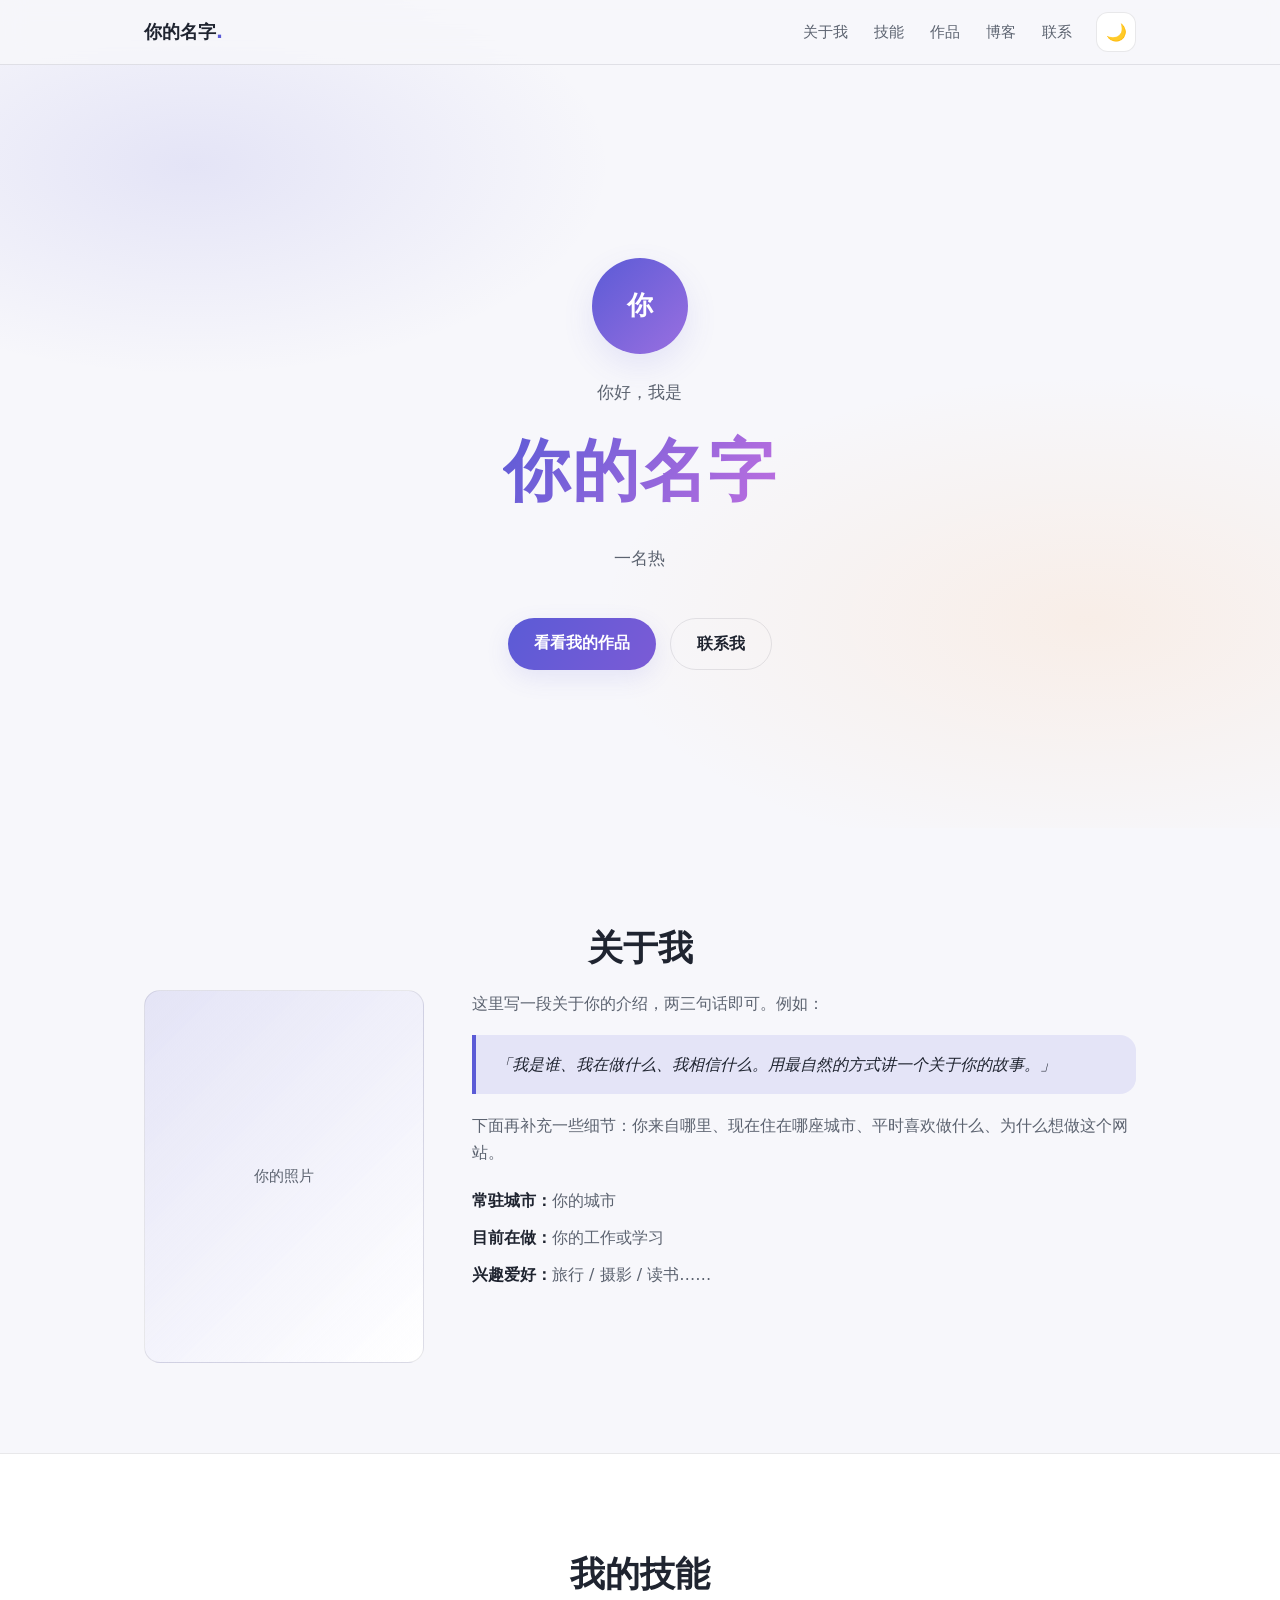
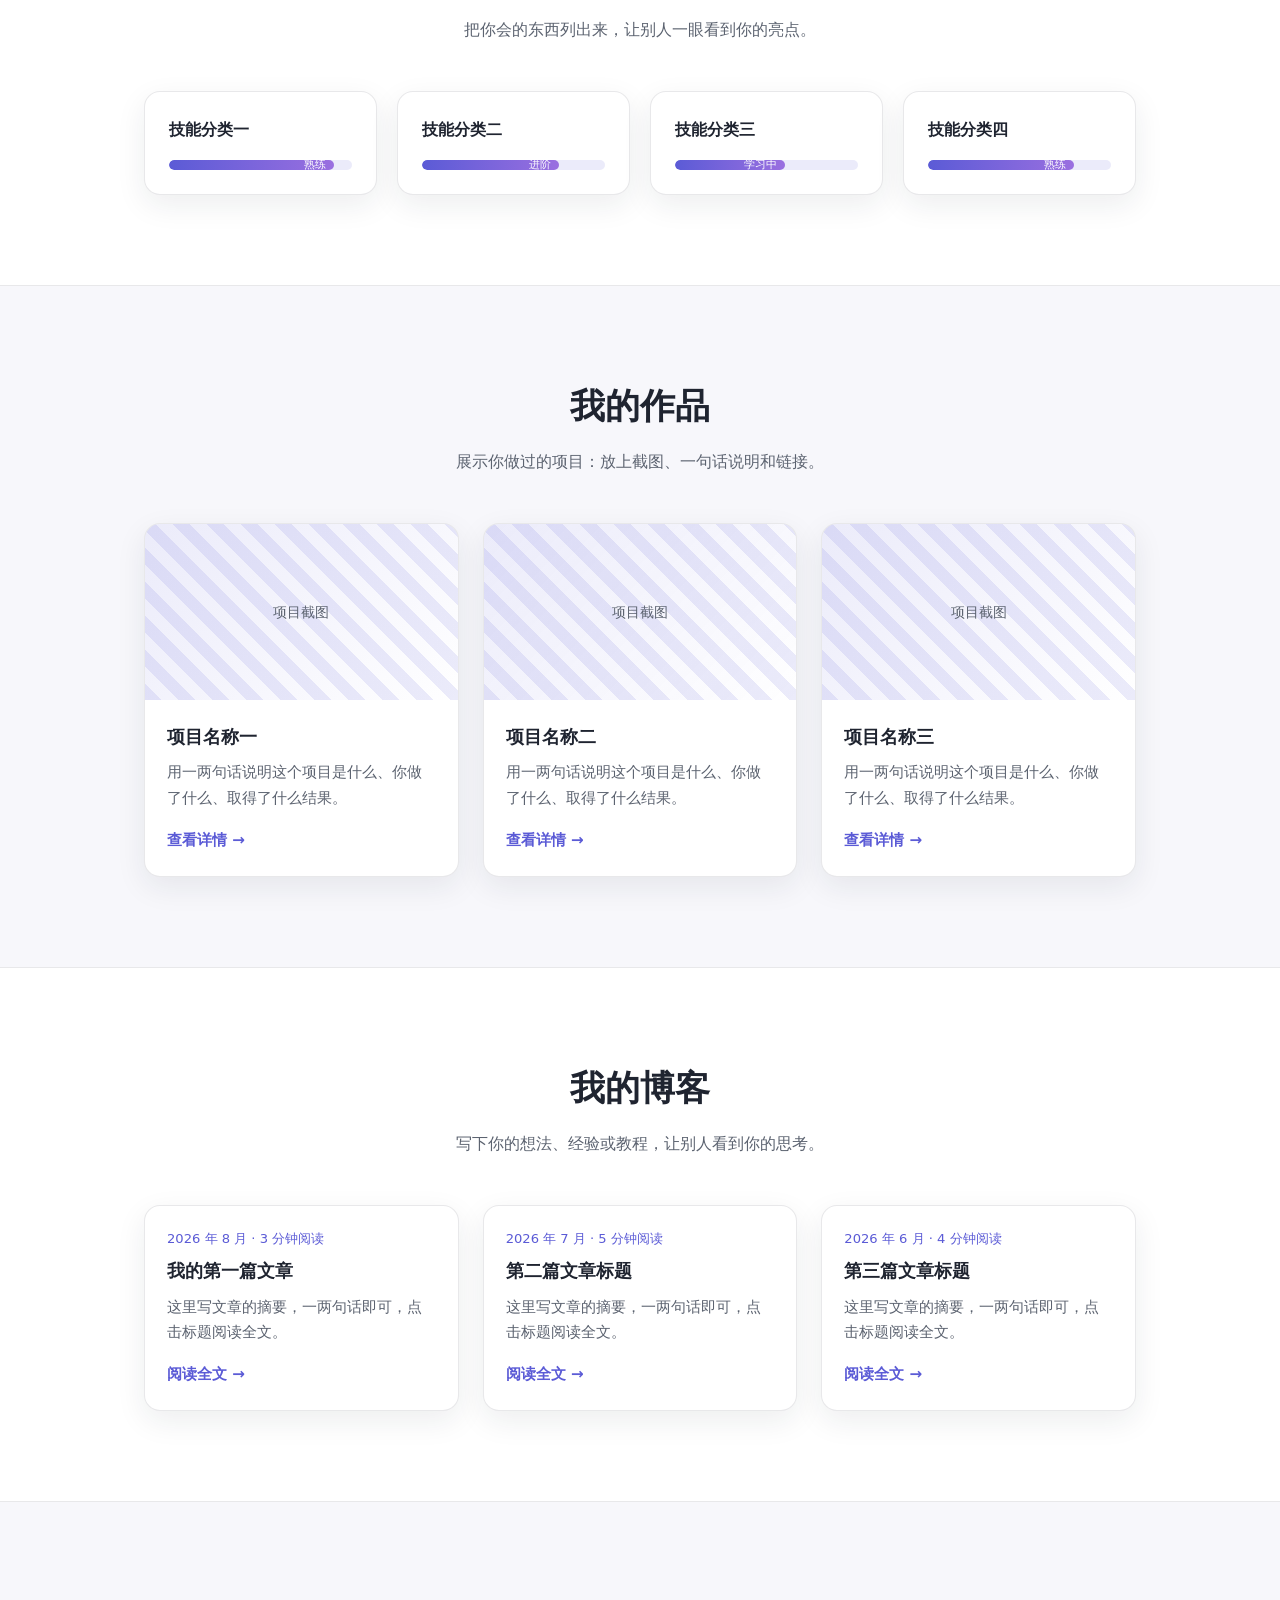
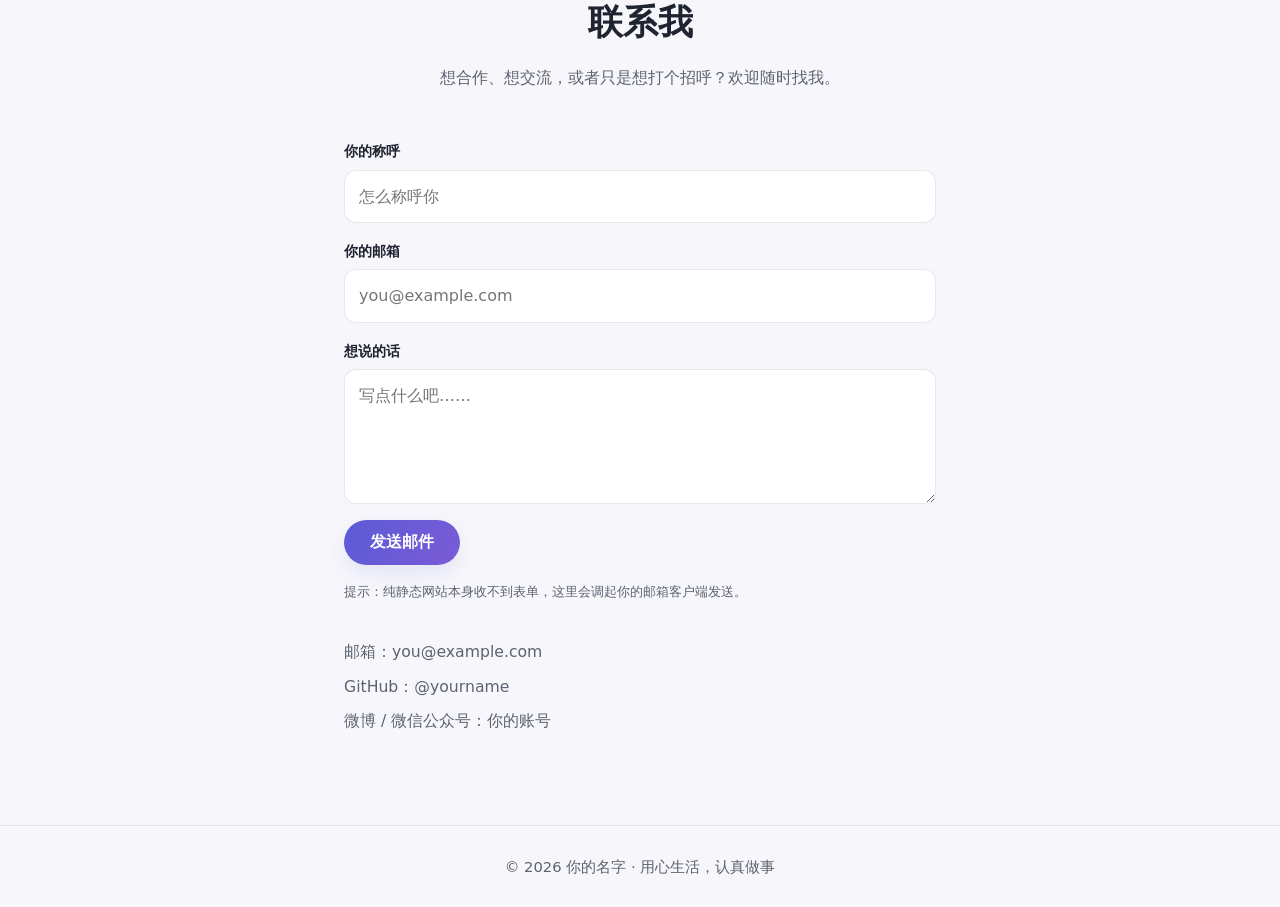
==== index.html @ e2c985e2 "初始化个人网站：简介/技能/作品/博客/联系 + GitHub Pages 部署指南" ====
<!DOCTYPE html>
<html lang="zh-CN">
<head>
  <meta charset="UTF-8">
  <meta name="viewport" content="width=device-width, initial-scale=1.0">
  <title>你的名字 | 个人网站</title>
  <meta name="description" content="这是我的个人网站，介绍我做过的事、写过的文章，以及如何联系我。">
  <link rel="stylesheet" href="css/style.css">
  <link rel="icon" href="data:image/svg+xml,<svg xmlns='http://www.w3.org/2000/svg' viewBox='0 0 100 100'><text y='.9em' font-size='90'>✦</text></svg>">
</head>
<body>

  <!-- 顶部导航 -->
  <header class="site-header" id="siteHeader">
    <nav class="nav container" aria-label="主导航">
      <a class="nav-brand" href="#top">你的名字<span class="nav-brand-dot">.</span></a>
      <button class="nav-toggle" id="navToggle" aria-label="打开菜单" aria-expanded="false">
        <span></span><span></span><span></span>
      </button>
      <ul class="nav-links" id="navLinks">
        <li><a href="#about">关于我</a></li>
        <li><a href="#skills">技能</a></li>
        <li><a href="#projects">作品</a></li>
        <li><a href="#blog">博客</a></li>
        <li><a href="#contact">联系</a></li>
      </ul>
      <button class="theme-toggle" id="themeToggle" aria-label="切换深浅色模式" title="切换深浅色模式">🌙</button>
    </nav>
  </header>

  <main id="top">

    <!-- 首屏 -->
    <section class="hero">
      <div class="container hero-inner">
        <div class="hero-avatar" aria-hidden="true">你</div>
        <p class="hero-hello">你好，我是</p>
        <h1 class="hero-name">你的名字</h1>
        <p class="hero-tagline" id="typedLine">这里写一句你的自我介绍，比如「一名热爱生活的设计师」。</p>
        <div class="hero-actions">
          <a class="btn btn-primary" href="#projects">看看我的作品</a>
          <a class="btn btn-ghost" href="#contact">联系我</a>
        </div>
      </div>
    </section>

    <!-- 关于我 -->
    <section class="section" id="about">
      <div class="container">
        <h2 class="section-title">关于我</h2>
        <div class="about-grid">
          <div class="about-photo" aria-label="个人照片占位">你的照片</div>
          <div class="about-text">
            <p>这里写一段关于你的介绍，两三句话即可。例如：</p>
            <blockquote>「我是谁、我在做什么、我相信什么。用最自然的方式讲一个关于你的故事。」</blockquote>
            <p>下面再补充一些细节：你来自哪里、现在住在哪座城市、平时喜欢做什么、为什么想做这个网站。</p>
            <ul class="about-facts">
              <li><strong>常驻城市：</strong>你的城市</li>
              <li><strong>目前在做：</strong>你的工作或学习</li>
              <li><strong>兴趣爱好：</strong>旅行 / 摄影 / 读书……</li>
            </ul>
          </div>
        </div>
      </div>
    </section>

    <!-- 技能 -->
    <section class="section section-alt" id="skills">
      <div class="container">
        <h2 class="section-title">我的技能</h2>
        <p class="section-subtitle">把你会的东西列出来，让别人一眼看到你的亮点。</p>
        <div class="skills-grid">
          <div class="skill-card">
            <h3>技能分类一</h3>
            <div class="skill-bar"><span style="--p: 90%">熟练</span></div>
          </div>
          <div class="skill-card">
            <h3>技能分类二</h3>
            <div class="skill-bar"><span style="--p: 75%">进阶</span></div>
          </div>
          <div class="skill-card">
            <h3>技能分类三</h3>
            <div class="skill-bar"><span style="--p: 60%">学习中</span></div>
          </div>
          <div class="skill-card">
            <h3>技能分类四</h3>
            <div class="skill-bar"><span style="--p: 80%">熟练</span></div>
          </div>
        </div>
      </div>
    </section>

    <!-- 作品 -->
    <section class="section" id="projects">
      <div class="container">
        <h2 class="section-title">我的作品</h2>
        <p class="section-subtitle">展示你做过的项目：放上截图、一句话说明和链接。</p>
        <div class="card-grid">
          <article class="card">
            <div class="card-thumb" aria-hidden="true">项目截图</div>
            <div class="card-body">
              <h3>项目名称一</h3>
              <p>用一两句话说明这个项目是什么、你做了什么、取得了什么结果。</p>
              <a class="card-link" href="#">查看详情 →</a>
            </div>
          </article>
          <article class="card">
            <div class="card-thumb" aria-hidden="true">项目截图</div>
            <div class="card-body">
              <h3>项目名称二</h3>
              <p>用一两句话说明这个项目是什么、你做了什么、取得了什么结果。</p>
              <a class="card-link" href="#">查看详情 →</a>
            </div>
          </article>
          <article class="card">
            <div class="card-thumb" aria-hidden="true">项目截图</div>
            <div class="card-body">
              <h3>项目名称三</h3>
              <p>用一两句话说明这个项目是什么、你做了什么、取得了什么结果。</p>
              <a class="card-link" href="#">查看详情 →</a>
            </div>
          </article>
        </div>
      </div>
    </section>

    <!-- 博客 -->
    <section class="section section-alt" id="blog">
      <div class="container">
        <h2 class="section-title">我的博客</h2>
        <p class="section-subtitle">写下你的想法、经验或教程，让别人看到你的思考。</p>
        <div class="card-grid">
          <article class="card">
            <div class="card-body">
              <p class="card-meta">2026 年 8 月 · 3 分钟阅读</p>
              <h3>我的第一篇文章</h3>
              <p>这里写文章的摘要，一两句话即可，点击标题阅读全文。</p>
              <a class="card-link" href="#">阅读全文 →</a>
            </div>
          </article>
          <article class="card">
            <div class="card-body">
              <p class="card-meta">2026 年 7 月 · 5 分钟阅读</p>
              <h3>第二篇文章标题</h3>
              <p>这里写文章的摘要，一两句话即可，点击标题阅读全文。</p>
              <a class="card-link" href="#">阅读全文 →</a>
            </div>
          </article>
          <article class="card">
            <div class="card-body">
              <p class="card-meta">2026 年 6 月 · 4 分钟阅读</p>
              <h3>第三篇文章标题</h3>
              <p>这里写文章的摘要，一两句话即可，点击标题阅读全文。</p>
              <a class="card-link" href="#">阅读全文 →</a>
            </div>
          </article>
        </div>
      </div>
    </section>

    <!-- 联系 -->
    <section class="section" id="contact">
      <div class="container contact-wrap">
        <h2 class="section-title">联系我</h2>
        <p class="section-subtitle">想合作、想交流，或者只是想打个招呼？欢迎随时找我。</p>
        <form class="contact-form" id="contactForm">
          <div class="form-row">
            <label for="name">你的称呼</label>
            <input type="text" id="name" name="name" placeholder="怎么称呼你" required>
          </div>
          <div class="form-row">
            <label for="email">你的邮箱</label>
            <input type="email" id="email" name="email" placeholder="you@example.com" required>
          </div>
          <div class="form-row">
            <label for="message">想说的话</label>
            <textarea id="message" name="message" rows="4" placeholder="写点什么吧……" required></textarea>
          </div>
          <button class="btn btn-primary" type="submit">发送邮件</button>
          <p class="form-tip" id="formTip">提示：纯静态网站本身收不到表单，这里会调起你的邮箱客户端发送。</p>
        </form>
        <div class="contact-links">
          <a href="mailto:you@example.com" class="contact-link">邮箱：you@example.com</a>
          <a href="#" class="contact-link">GitHub：@yourname</a>
          <a href="#" class="contact-link">微博 / 微信公众号：你的账号</a>
        </div>
      </div>
    </section>
  </main>

  <footer class="site-footer">
    <div class="container">
      <p>© <span id="year">2026</span> 你的名字 · 用心生活，认真做事</p>
    </div>
  </footer>

  <script src="js/main.js"></script>
</body>
</html>
---- css/style.css ----
:root {
  --bg: #f7f7fb;
  --bg-alt: #ffffff;
  --surface: #ffffff;
  --text: #1f2430;
  --text-muted: #5c6370;
  --primary: #5b5bd6;
  --primary-strong: #4343b3;
  --primary-soft: rgba(91, 91, 214, 0.12);
  --border: rgba(31, 36, 48, 0.1);
  --shadow: 0 10px 30px rgba(31, 36, 48, 0.08);
  --radius: 16px;
  --container: 1040px;
}

[data-theme="dark"] {
  --bg: #11131a;
  --bg-alt: #171a23;
  --surface: #1c202b;
  --text: #eef0f6;
  --text-muted: #a5adbe;
  --primary: #8b8bff;
  --primary-strong: #a6a6ff;
  --primary-soft: rgba(139, 139, 255, 0.16);
  --border: rgba(238, 240, 246, 0.1);
  --shadow: 0 10px 30px rgba(0, 0, 0, 0.35);
}

* {
  margin: 0;
  padding: 0;
  box-sizing: border-box;
}

html {
  scroll-behavior: smooth;
  scroll-padding-top: 76px;
}

body {
  font-family: "PingFang SC", "Microsoft YaHei", "Hiragino Sans GB", "Noto Sans SC", system-ui, -apple-system, sans-serif;
  background: var(--bg);
  color: var(--text);
  line-height: 1.7;
  transition: background 0.3s ease, color 0.3s ease;
}

.container {
  max-width: var(--container);
  margin: 0 auto;
  padding: 0 24px;
}

a {
  color: var(--primary);
  text-decoration: none;
}

a:hover {
  color: var(--primary-strong);
}

/* ---------- 顶部导航 ---------- */
.site-header {
  position: fixed;
  top: 0;
  left: 0;
  right: 0;
  z-index: 100;
  background: color-mix(in srgb, var(--bg) 82%, transparent);
  backdrop-filter: blur(12px);
  -webkit-backdrop-filter: blur(12px);
  border-bottom: 1px solid var(--border);
}

.nav {
  display: flex;
  align-items: center;
  gap: 24px;
  height: 64px;
}

.nav-brand {
  font-size: 1.15rem;
  font-weight: 700;
  color: var(--text);
  margin-right: auto;
}

.nav-brand-dot {
  color: var(--primary);
}

.nav-links {
  display: flex;
  list-style: none;
  gap: 26px;
}

.nav-links a {
  color: var(--text-muted);
  font-size: 0.95rem;
  font-weight: 500;
}

.nav-links a:hover {
  color: var(--primary);
}

.theme-toggle,
.nav-toggle {
  border: 1px solid var(--border);
  background: var(--surface);
  color: var(--text);
  width: 40px;
  height: 40px;
  border-radius: 12px;
  cursor: pointer;
  font-size: 1.05rem;
  display: inline-flex;
  align-items: center;
  justify-content: center;
  transition: transform 0.2s ease, border-color 0.2s ease;
}

.theme-toggle:hover,
.nav-toggle:hover {
  transform: translateY(-1px);
  border-color: var(--primary);
}

.nav-toggle {
  display: none;
  flex-direction: column;
  gap: 4px;
}

.nav-toggle span {
  width: 18px;
  height: 2px;
  background: var(--text);
  border-radius: 2px;
  transition: transform 0.25s ease, opacity 0.25s ease;
}

.nav-toggle.open span:nth-child(1) {
  transform: translateY(6px) rotate(45deg);
}

.nav-toggle.open span:nth-child(2) {
  opacity: 0;
}

.nav-toggle.open span:nth-child(3) {
  transform: translateY(-6px) rotate(-45deg);
}

/* ---------- 首屏 ---------- */
.hero {
  min-height: 92vh;
  display: flex;
  align-items: center;
  justify-content: center;
  text-align: center;
  position: relative;
  overflow: hidden;
}

.hero::before {
  content: "";
  position: absolute;
  inset: 0;
  background:
    radial-gradient(600px 300px at 15% 20%, var(--primary-soft), transparent 70%),
    radial-gradient(700px 350px at 85% 75%, rgba(255, 170, 90, 0.12), transparent 70%);
  pointer-events: none;
}

.hero-inner {
  position: relative;
  padding-top: 100px;
}

.hero-avatar {
  width: 96px;
  height: 96px;
  margin: 0 auto 24px;
  border-radius: 50%;
  background: linear-gradient(135deg, var(--primary), #9a6fe0);
  color: #fff;
  font-size: 1.6rem;
  font-weight: 700;
  display: flex;
  align-items: center;
  justify-content: center;
  box-shadow: 0 12px 32px var(--primary-soft);
}

.hero-hello {
  color: var(--text-muted);
  font-size: 1.05rem;
}

.hero-name {
  font-size: clamp(2.4rem, 7vw, 4.2rem);
  font-weight: 800;
  letter-spacing: 0.02em;
  margin: 8px 0 16px;
  background: linear-gradient(120deg, var(--primary), #c06fe0);
  -webkit-background-clip: text;
  background-clip: text;
  color: transparent;
}

.hero-tagline {
  max-width: 560px;
  margin: 0 auto 32px;
  color: var(--text-muted);
  font-size: 1.08rem;
  min-height: 2.4em;
}

.hero-actions {
  display: flex;
  gap: 14px;
  justify-content: center;
  flex-wrap: wrap;
}

/* ---------- 通用按钮 ---------- */
.btn {
  display: inline-block;
  padding: 12px 26px;
  border-radius: 999px;
  font-weight: 600;
  font-size: 0.98rem;
  border: none;
  cursor: pointer;
  transition: transform 0.2s ease, box-shadow 0.2s ease, background 0.2s ease;
}

.btn:hover {
  transform: translateY(-2px);
}

.btn-primary {
  background: linear-gradient(120deg, var(--primary), #7b5bd6);
  color: #fff;
  box-shadow: 0 8px 24px var(--primary-soft);
}

.btn-primary:hover {
  color: #fff;
  box-shadow: 0 12px 30px var(--primary-soft);
}

.btn-ghost {
  background: transparent;
  color: var(--text);
  border: 1px solid var(--border);
}

/* ---------- 通用章节 ---------- */
.section {
  padding: 90px 0;
}

.section-alt {
  background: var(--bg-alt);
  border-top: 1px solid var(--border);
  border-bottom: 1px solid var(--border);
}

.section-title {
  font-size: clamp(1.7rem, 4vw, 2.2rem);
  font-weight: 800;
  text-align: center;
  margin-bottom: 12px;
}

.section-subtitle {
  text-align: center;
  color: var(--text-muted);
  max-width: 560px;
  margin: 0 auto 48px;
}

/* ---------- 关于 ---------- */
.about-grid {
  display: grid;
  grid-template-columns: 280px 1fr;
  gap: 48px;
  align-items: start;
}

.about-photo {
  aspect-ratio: 3 / 4;
  border-radius: var(--radius);
  background: linear-gradient(135deg, var(--primary-soft), var(--bg-alt));
  border: 1px solid var(--border);
  display: flex;
  align-items: center;
  justify-content: center;
  color: var(--text-muted);
  font-size: 0.95rem;
}

.about-text p {
  margin-bottom: 14px;
  color: var(--text-muted);
}

.about-text blockquote {
  margin: 18px 0;
  padding: 16px 20px;
  border-left: 4px solid var(--primary);
  background: var(--primary-soft);
  border-radius: 0 var(--radius) var(--radius) 0;
  color: var(--text);
  font-style: italic;
}

.about-facts {
  list-style: none;
  margin-top: 20px;
  display: grid;
  gap: 10px;
}

.about-facts li {
  color: var(--text-muted);
}

.about-facts strong {
  color: var(--text);
}

/* ---------- 技能 ---------- */
.skills-grid {
  display: grid;
  grid-template-columns: repeat(auto-fit, minmax(220px, 1fr));
  gap: 20px;
}

.skill-card {
  background: var(--surface);
  border: 1px solid var(--border);
  border-radius: var(--radius);
  padding: 24px;
  box-shadow: var(--shadow);
}

.skill-card h3 {
  font-size: 1.02rem;
  margin-bottom: 16px;
}

.skill-bar {
  height: 10px;
  background: var(--primary-soft);
  border-radius: 999px;
  overflow: hidden;
}

.skill-bar span {
  display: flex;
  align-items: center;
  justify-content: flex-end;
  padding-right: 8px;
  height: 100%;
  width: var(--p);
  background: linear-gradient(90deg, var(--primary), #9a6fe0);
  color: #fff;
  font-size: 0.68rem;
  border-radius: 999px;
  white-space: nowrap;
}

/* ---------- 卡片（作品 / 博客） ---------- */
.card-grid {
  display: grid;
  grid-template-columns: repeat(auto-fit, minmax(280px, 1fr));
  gap: 24px;
}

.card {
  background: var(--surface);
  border: 1px solid var(--border);
  border-radius: var(--radius);
  overflow: hidden;
  box-shadow: var(--shadow);
  transition: transform 0.25s ease, box-shadow 0.25s ease;
}

.card:hover {
  transform: translateY(-5px);
  box-shadow: 0 18px 40px var(--shadow);
}

.card-thumb {
  aspect-ratio: 16 / 9;
  background:
    linear-gradient(135deg, var(--primary-soft), transparent),
    repeating-linear-gradient(45deg, var(--primary-soft) 0 12px, transparent 12px 24px);
  display: flex;
  align-items: center;
  justify-content: center;
  color: var(--text-muted);
  font-size: 0.9rem;
}

.card-body {
  padding: 22px;
}

.card-body h3 {
  font-size: 1.12rem;
  margin-bottom: 8px;
}

.card-body p {
  color: var(--text-muted);
  font-size: 0.95rem;
  margin-bottom: 14px;
}

.card-meta {
  font-size: 0.82rem !important;
  color: var(--primary) !important;
  margin-bottom: 6px !important;
}

.card-link {
  font-weight: 600;
  font-size: 0.95rem;
}

/* ---------- 联系 ---------- */
.contact-wrap {
  max-width: 640px;
}

.contact-form {
  display: grid;
  gap: 16px;
  margin-bottom: 36px;
}

.form-row {
  display: grid;
  gap: 6px;
}

.form-row label {
  font-size: 0.9rem;
  font-weight: 600;
}

.form-row input,
.form-row textarea {
  padding: 12px 14px;
  border-radius: 12px;
  border: 1px solid var(--border);
  background: var(--surface);
  color: var(--text);
  font: inherit;
  resize: vertical;
}

.form-row input:focus,
.form-row textarea:focus {
  outline: none;
  border-color: var(--primary);
  box-shadow: 0 0 0 3px var(--primary-soft);
}

.contact-form .btn {
  justify-self: start;
}

.form-tip {
  font-size: 0.82rem;
  color: var(--text-muted);
}

.contact-links {
  display: flex;
  flex-direction: column;
  gap: 8px;
}

.contact-link {
  color: var(--text-muted);
  font-size: 0.98rem;
}

.contact-link:hover {
  color: var(--primary);
}

/* ---------- 页脚 ---------- */
.site-footer {
  border-top: 1px solid var(--border);
  padding: 28px 0;
  text-align: center;
  color: var(--text-muted);
  font-size: 0.92rem;
}

/* ---------- 响应式 ---------- */
@media (max-width: 760px) {
  .nav-toggle {
    display: inline-flex;
  }

  .nav-links {
    position: absolute;
    top: 64px;
    left: 0;
    right: 0;
    flex-direction: column;
    gap: 0;
    background: var(--bg);
    border-bottom: 1px solid var(--border);
    display: none;
    padding: 8px 24px 16px;
  }

  .nav-links.open {
    display: flex;
  }

  .nav-links li a {
    display: block;
    padding: 12px 0;
  }

  .about-grid {
    grid-template-columns: 1fr;
  }

  .about-photo {
    max-width: 260px;
  }

  .section {
    padding: 64px 0;
  }
}

/* 滚动进入动画 */
.reveal {
  opacity: 0;
  transform: translateY(24px);
  transition: opacity 0.6s ease, transform 0.6s ease;
}

.reveal.visible {
  opacity: 1;
  transform: none;
}
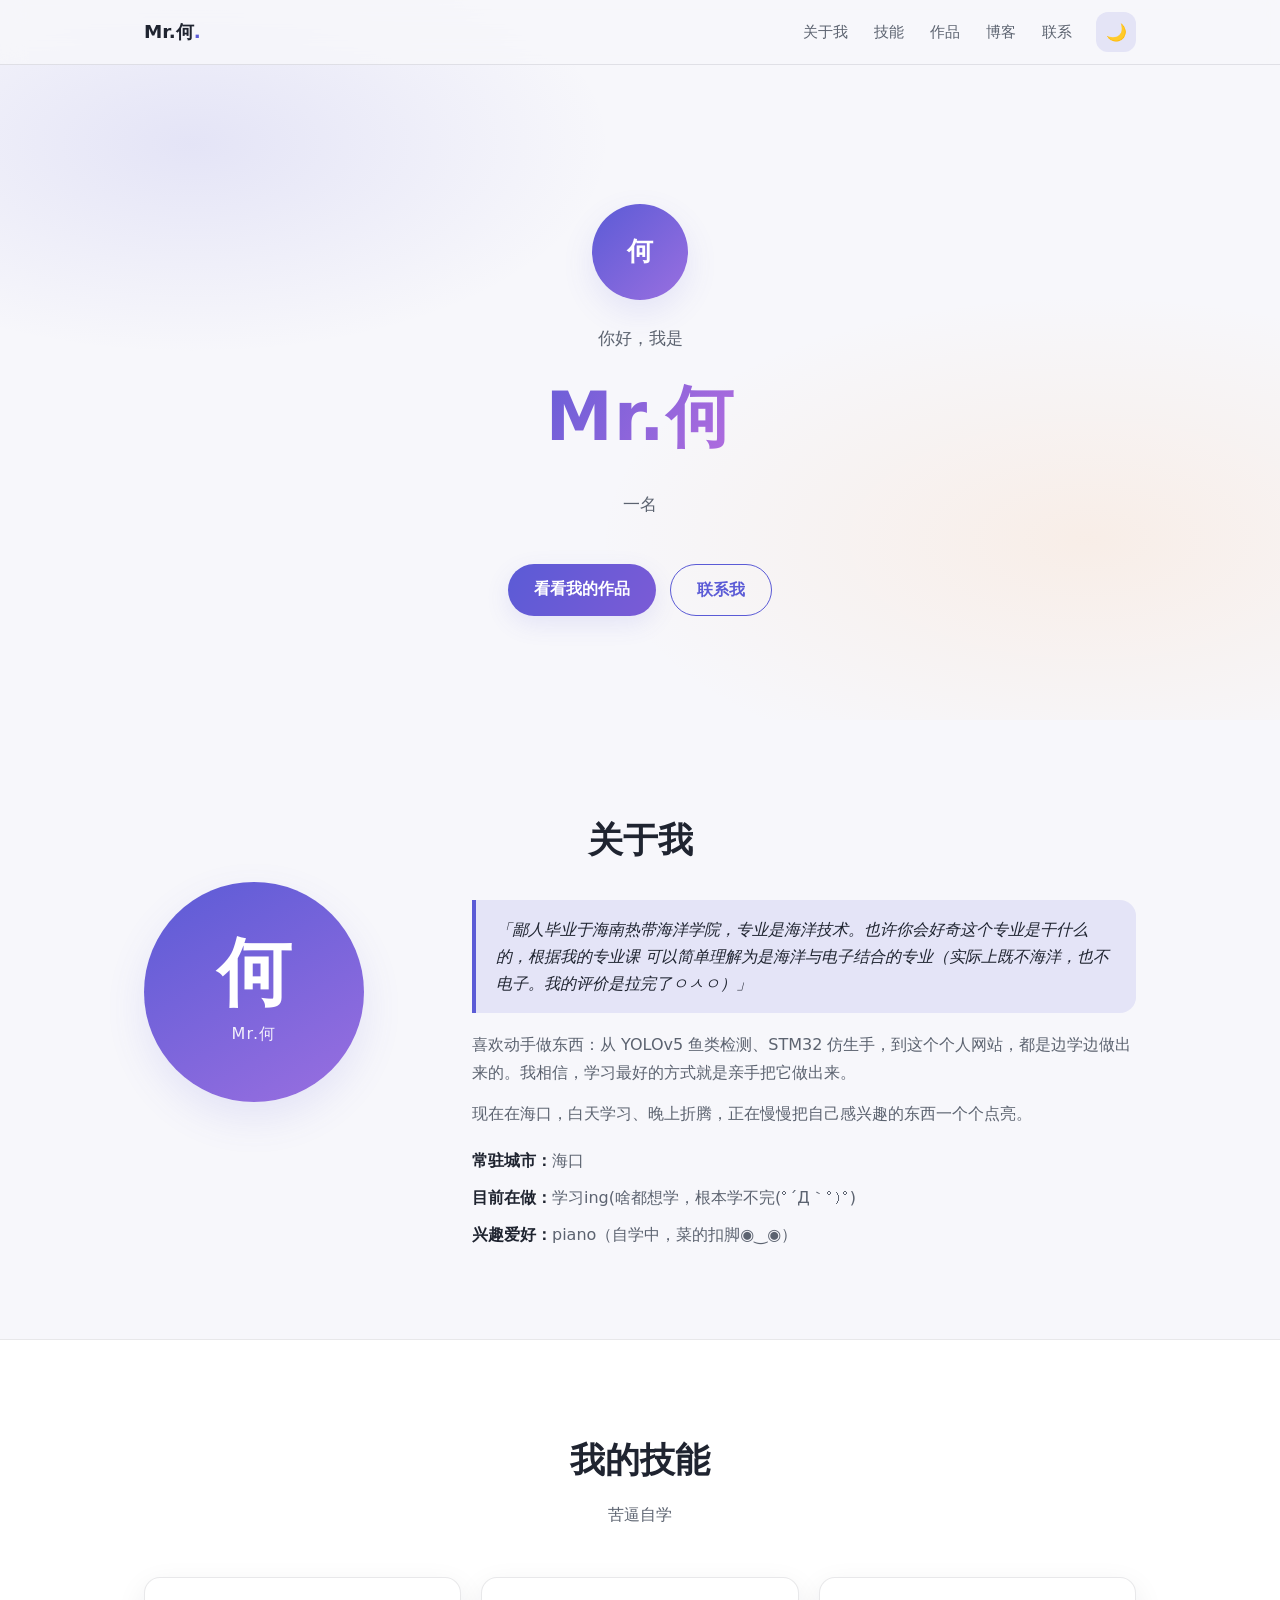
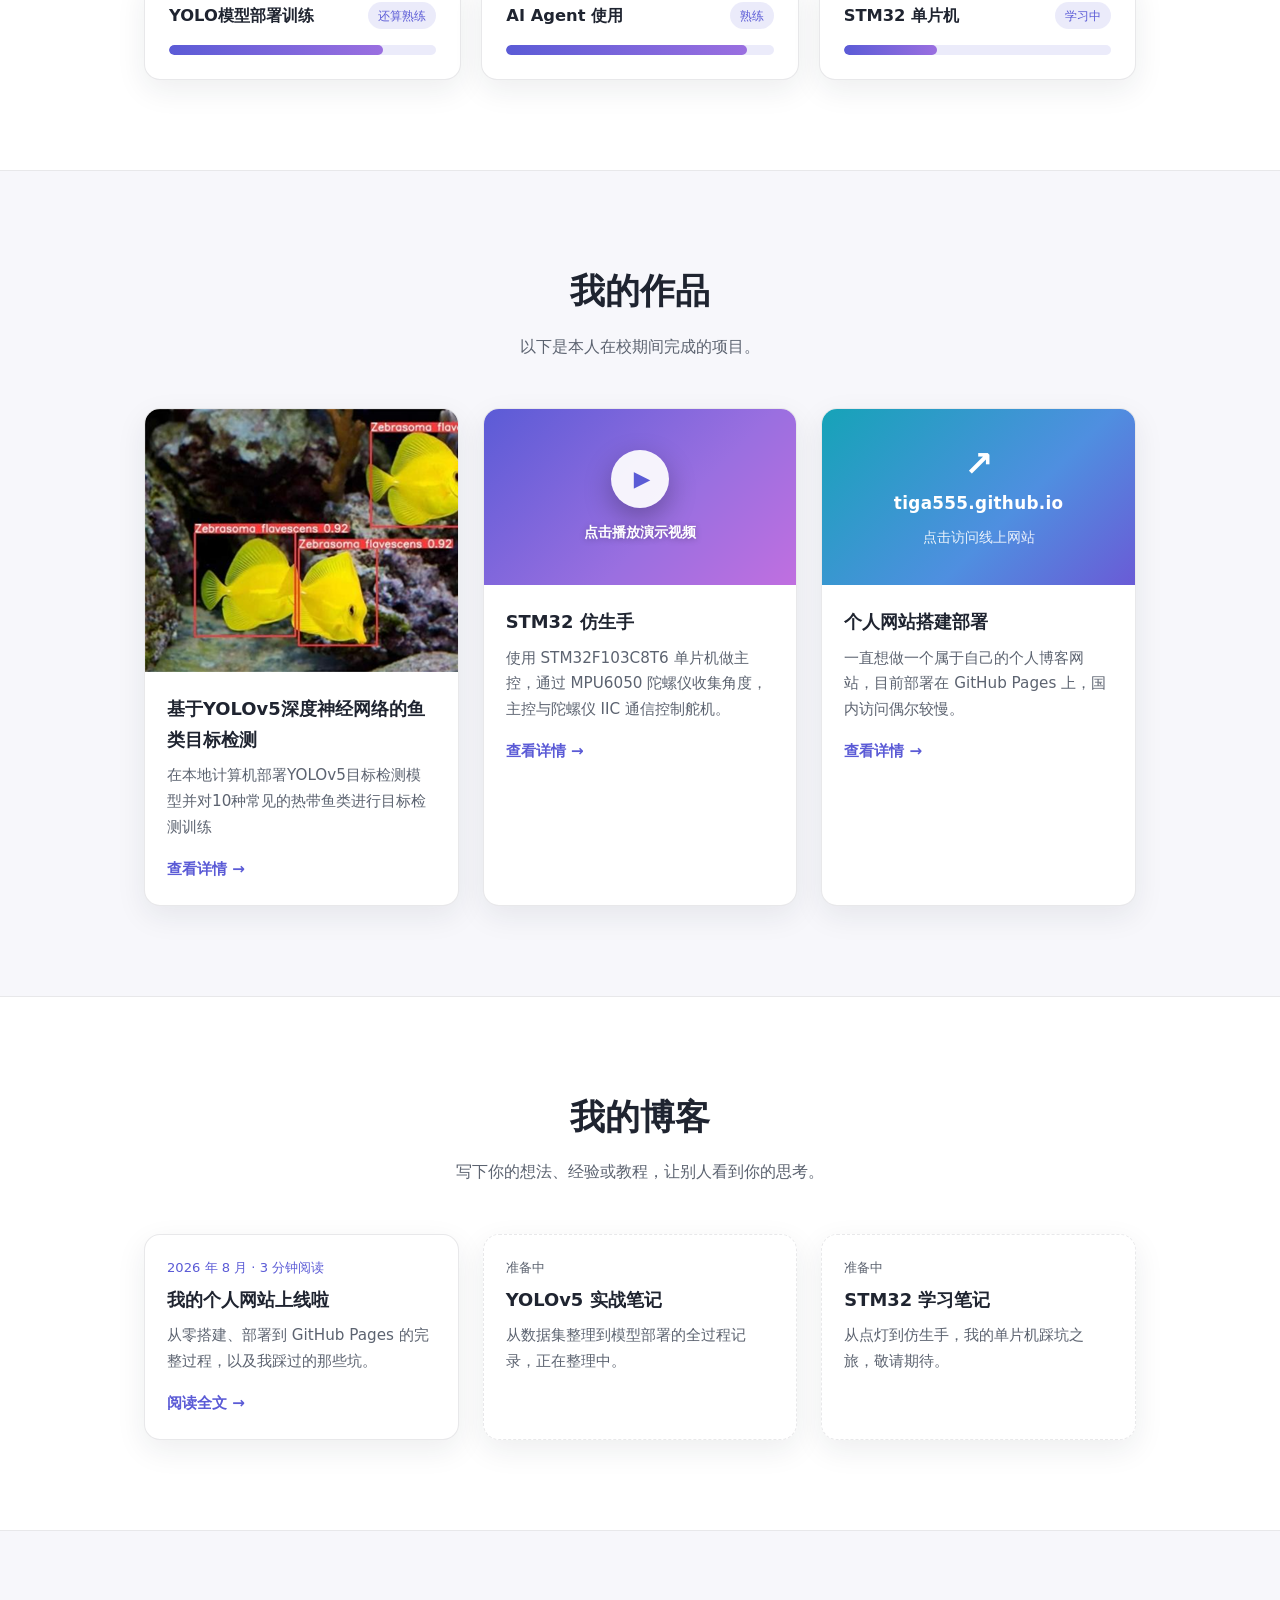
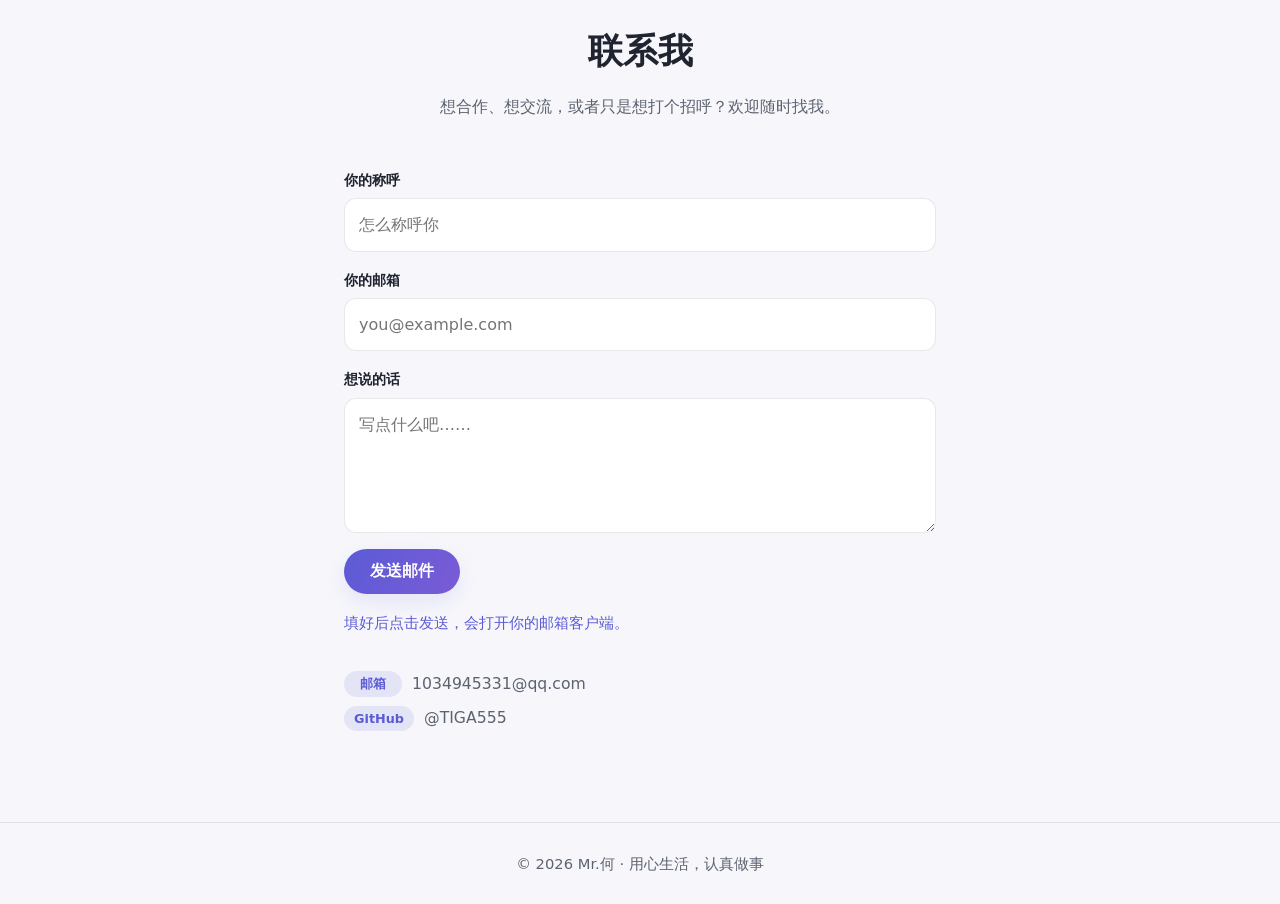
==== commit 85632882: "美化网站：添加头像、项目封面、首篇博客，优化技能/作品/联系板块" ====
--- a/index.html
+++ b/index.html
@@ -3,7 +3,7 @@
 <head>
   <meta charset="UTF-8">
   <meta name="viewport" content="width=device-width, initial-scale=1.0">
-  <title>你的名字 | 个人网站</title>
+  <title>Mr.何 | 个人网站</title>
   <meta name="description" content="这是我的个人网站，介绍我做过的事、写过的文章，以及如何联系我。">
   <link rel="stylesheet" href="css/style.css">
   <link rel="icon" href="data:image/svg+xml,<svg xmlns='http://www.w3.org/2000/svg' viewBox='0 0 100 100'><text y='.9em' font-size='90'>✦</text></svg>">
@@ -13,7 +13,7 @@
   <!-- 顶部导航 -->
   <header class="site-header" id="siteHeader">
     <nav class="nav container" aria-label="主导航">
-      <a class="nav-brand" href="#top">你的名字<span class="nav-brand-dot">.</span></a>
+      <a class="nav-brand" href="#top">Mr.何<span class="nav-brand-dot">.</span></a>
       <button class="nav-toggle" id="navToggle" aria-label="打开菜单" aria-expanded="false">
         <span></span><span></span><span></span>
       </button>
@@ -33,10 +33,10 @@
     <!-- 首屏 -->
     <section class="hero">
       <div class="container hero-inner">
-        <div class="hero-avatar" aria-hidden="true">你</div>
+        <div class="hero-avatar" aria-hidden="true">何</div>
         <p class="hero-hello">你好，我是</p>
-        <h1 class="hero-name">你的名字</h1>
-        <p class="hero-tagline" id="typedLine">这里写一句你的自我介绍，比如「一名热爱生活的设计师」。</p>
+        <h1 class="hero-name">Mr.何</h1>
+        <p class="hero-tagline" id="typedLine"></p>
         <div class="hero-actions">
           <a class="btn btn-primary" href="#projects">看看我的作品</a>
           <a class="btn btn-ghost" href="#contact">联系我</a>
@@ -49,15 +49,20 @@
       <div class="container">
         <h2 class="section-title">关于我</h2>
         <div class="about-grid">
-          <div class="about-photo" aria-label="个人照片占位">你的照片</div>
+          <div class="about-photo" aria-label="个人照片">
+            <span class="about-photo-letter">何</span>
+            <span class="about-photo-name">Mr.何</span>
+          </div>
           <div class="about-text">
-            <p>这里写一段关于你的介绍，两三句话即可。例如：</p>
-            <blockquote>「我是谁、我在做什么、我相信什么。用最自然的方式讲一个关于你的故事。」</blockquote>
-            <p>下面再补充一些细节：你来自哪里、现在住在哪座城市、平时喜欢做什么、为什么想做这个网站。</p>
+            
+            <blockquote>「鄙人毕业于海南热带海洋学院，专业是海洋技术。也许你会好奇这个专业是干什么的，根据我的专业课
+              可以简单理解为是海洋与电子结合的专业（实际上既不海洋，也不电子。我的评价是拉完了ㅇㅅㅇ）」</blockquote>
+            <p>喜欢动手做东西：从 YOLOv5 鱼类检测、STM32 仿生手，到这个个人网站，都是边学边做出来的。我相信，学习最好的方式就是亲手把它做出来。</p>
+            <p>现在在海口，白天学习、晚上折腾，正在慢慢把自己感兴趣的东西一个个点亮。</p>
             <ul class="about-facts">
-              <li><strong>常驻城市：</strong>你的城市</li>
-              <li><strong>目前在做：</strong>你的工作或学习</li>
-              <li><strong>兴趣爱好：</strong>旅行 / 摄影 / 读书……</li>
+              <li><strong>常驻城市：</strong>海口</li>
+              <li><strong>目前在做：</strong>学习ing(啥都想学，根本学不完(ﾟ´Д｀ﾟ)ﾟ)</li>
+              <li><strong>兴趣爱好：</strong>piano（自学中，菜的扣脚◉‿◉）</li>
             </ul>
           </div>
         </div>
@@ -68,24 +73,30 @@
     <section class="section section-alt" id="skills">
       <div class="container">
         <h2 class="section-title">我的技能</h2>
-        <p class="section-subtitle">把你会的东西列出来，让别人一眼看到你的亮点。</p>
+        <p class="section-subtitle">苦逼自学</p>
         <div class="skills-grid">
           <div class="skill-card">
-            <h3>技能分类一</h3>
-            <div class="skill-bar"><span style="--p: 90%">熟练</span></div>
+            <div class="skill-head">
+              <h3>YOLO模型部署训练</h3>
+              <span class="skill-level">还算熟练</span>
+            </div>
+            <div class="skill-bar"><span style="--p: 80%"></span></div>
           </div>
           <div class="skill-card">
-            <h3>技能分类二</h3>
-            <div class="skill-bar"><span style="--p: 75%">进阶</span></div>
+            <div class="skill-head">
+              <h3>AI Agent 使用</h3>
+              <span class="skill-level">熟练</span>
+            </div>
+            <div class="skill-bar"><span style="--p: 90%"></span></div>
           </div>
           <div class="skill-card">
-            <h3>技能分类三</h3>
-            <div class="skill-bar"><span style="--p: 60%">学习中</span></div>
-          </div>
-          <div class="skill-card">
-            <h3>技能分类四</h3>
-            <div class="skill-bar"><span style="--p: 80%">熟练</span></div>
-          </div>
+            <div class="skill-head">
+              <h3>STM32 单片机</h3>
+              <span class="skill-level">学习中</span>
+            </div>
+            <div class="skill-bar"><span style="--p: 35%"></span></div>
+          </div>
+
         </div>
       </div>
     </section>
@@ -94,29 +105,37 @@
     <section class="section" id="projects">
       <div class="container">
         <h2 class="section-title">我的作品</h2>
-        <p class="section-subtitle">展示你做过的项目：放上截图、一句话说明和链接。</p>
+        <p class="section-subtitle">以下是本人在校期间完成的项目。</p>
         <div class="card-grid">
           <article class="card">
-            <div class="card-thumb" aria-hidden="true">项目截图</div>
-            <div class="card-body">
-              <h3>项目名称一</h3>
-              <p>用一两句话说明这个项目是什么、你做了什么、取得了什么结果。</p>
+            <img class="card-thumb" src="images/fish-detection.png" alt="鱼类目标检测效果" style="object-fit:cover;">
+            <div class="card-body">
+              <h3>基于YOLOv5深度神经网络的鱼类目标检测</h3>
+              <p>在本地计算机部署YOLOv5目标检测模型并对10种常见的热带鱼类进行目标检测训练</p>
               <a class="card-link" href="#">查看详情 →</a>
             </div>
           </article>
           <article class="card">
-            <div class="card-thumb" aria-hidden="true">项目截图</div>
-            <div class="card-body">
-              <h3>项目名称二</h3>
-              <p>用一两句话说明这个项目是什么、你做了什么、取得了什么结果。</p>
+            <div class="card-thumb card-video-cover" id="bionicVideoCover">
+              <span class="play-icon" aria-hidden="true">▶</span>
+              <span class="play-label">点击播放演示视频</span>
+              <video id="bionicVideo" src="videos/project-demo.mp4" controls preload="none"></video>
+            </div>
+            <div class="card-body">
+              <h3>STM32 仿生手</h3>
+              <p>使用 STM32F103C8T6 单片机做主控，通过 MPU6050 陀螺仪收集角度，主控与陀螺仪 IIC 通信控制舵机。</p>
               <a class="card-link" href="#">查看详情 →</a>
             </div>
           </article>
           <article class="card">
-            <div class="card-thumb" aria-hidden="true">项目截图</div>
-            <div class="card-body">
-              <h3>项目名称三</h3>
-              <p>用一两句话说明这个项目是什么、你做了什么、取得了什么结果。</p>
+            <a class="card-thumb card-link-cover" href="https://tiga555.github.io" target="_blank" rel="noopener">
+              <span class="link-icon" aria-hidden="true">↗</span>
+              <span class="link-domain">tiga555.github.io</span>
+              <span class="link-hint">点击访问线上网站</span>
+            </a>
+            <div class="card-body">
+              <h3>个人网站搭建部署</h3>
+              <p>一直想做一个属于自己的个人博客网站，目前部署在 GitHub Pages 上，国内访问偶尔较慢。</p>
               <a class="card-link" href="#">查看详情 →</a>
             </div>
           </article>
@@ -133,25 +152,23 @@
           <article class="card">
             <div class="card-body">
               <p class="card-meta">2026 年 8 月 · 3 分钟阅读</p>
-              <h3>我的第一篇文章</h3>
-              <p>这里写文章的摘要，一两句话即可，点击标题阅读全文。</p>
-              <a class="card-link" href="#">阅读全文 →</a>
-            </div>
-          </article>
-          <article class="card">
-            <div class="card-body">
-              <p class="card-meta">2026 年 7 月 · 5 分钟阅读</p>
-              <h3>第二篇文章标题</h3>
-              <p>这里写文章的摘要，一两句话即可，点击标题阅读全文。</p>
-              <a class="card-link" href="#">阅读全文 →</a>
-            </div>
-          </article>
-          <article class="card">
-            <div class="card-body">
-              <p class="card-meta">2026 年 6 月 · 4 分钟阅读</p>
-              <h3>第三篇文章标题</h3>
-              <p>这里写文章的摘要，一两句话即可，点击标题阅读全文。</p>
-              <a class="card-link" href="#">阅读全文 →</a>
+              <h3>我的个人网站上线啦</h3>
+              <p>从零搭建、部署到 GitHub Pages 的完整过程，以及我踩过的那些坑。</p>
+              <a class="card-link" href="posts/my-website-launch.html">阅读全文 →</a>
+            </div>
+          </article>
+          <article class="card card-pending">
+            <div class="card-body">
+              <p class="card-meta">准备中</p>
+              <h3>YOLOv5 实战笔记</h3>
+              <p>从数据集整理到模型部署的全过程记录，正在整理中。</p>
+            </div>
+          </article>
+          <article class="card card-pending">
+            <div class="card-body">
+              <p class="card-meta">准备中</p>
+              <h3>STM32 学习笔记</h3>
+              <p>从点灯到仿生手，我的单片机踩坑之旅，敬请期待。</p>
             </div>
           </article>
         </div>
@@ -177,12 +194,11 @@
             <textarea id="message" name="message" rows="4" placeholder="写点什么吧……" required></textarea>
           </div>
           <button class="btn btn-primary" type="submit">发送邮件</button>
-          <p class="form-tip" id="formTip">提示：纯静态网站本身收不到表单，这里会调起你的邮箱客户端发送。</p>
+          <p class="form-tip" id="formTip">填好后点击发送，会打开你的邮箱客户端。</p>
         </form>
         <div class="contact-links">
-          <a href="mailto:you@example.com" class="contact-link">邮箱：you@example.com</a>
-          <a href="#" class="contact-link">GitHub：@yourname</a>
-          <a href="#" class="contact-link">微博 / 微信公众号：你的账号</a>
+          <a href="mailto:1034945331@qq.com" class="contact-link"><span class="contact-tag">邮箱</span>1034945331@qq.com</a>
+          <a href="https://github.com/TIGA555" class="contact-link"><span class="contact-tag">GitHub</span>@TIGA555</a>
         </div>
       </div>
     </section>
@@ -190,7 +206,7 @@
 
   <footer class="site-footer">
     <div class="container">
-      <p>© <span id="year">2026</span> 你的名字 · 用心生活，认真做事</p>
+      <p>© <span id="year">2026</span> Mr.何 · 用心生活，认真做事</p>
     </div>
   </footer>
 
--- a/css/style.css
+++ b/css/style.css
@@ -123,6 +123,11 @@
   transition: transform 0.2s ease, border-color 0.2s ease;
 }
 
+.theme-toggle {
+  border: none;
+  background: var(--primary-soft);
+}
+
 .theme-toggle:hover,
 .nav-toggle:hover {
   transform: translateY(-1px);
@@ -157,7 +162,7 @@
 
 /* ---------- 首屏 ---------- */
 .hero {
-  min-height: 92vh;
+  min-height: 80vh;
   display: flex;
   align-items: center;
   justify-content: center;
@@ -256,8 +261,8 @@
 
 .btn-ghost {
   background: transparent;
-  color: var(--text);
-  border: 1px solid var(--border);
+  color: var(--primary);
+  border: 1.5px solid var(--primary);
 }
 
 /* ---------- 通用章节 ---------- */
@@ -294,15 +299,30 @@
 }
 
 .about-photo {
-  aspect-ratio: 3 / 4;
-  border-radius: var(--radius);
-  background: linear-gradient(135deg, var(--primary-soft), var(--bg-alt));
-  border: 1px solid var(--border);
-  display: flex;
+  width: 220px;
+  aspect-ratio: 1 / 1;
+  border-radius: 50%;
+  background: linear-gradient(150deg, var(--primary), #9a6fe0);
+  border: none;
+  display: flex;
+  flex-direction: column;
   align-items: center;
   justify-content: center;
-  color: var(--text-muted);
-  font-size: 0.95rem;
+  color: #fff;
+  gap: 10px;
+  box-shadow: 0 16px 40px var(--primary-soft);
+}
+
+.about-photo-letter {
+  font-size: 4.6rem;
+  font-weight: 800;
+  line-height: 1;
+}
+
+.about-photo-name {
+  font-size: 1rem;
+  opacity: 0.9;
+  letter-spacing: 0.08em;
 }
 
 .about-text p {
@@ -350,9 +370,26 @@
   box-shadow: var(--shadow);
 }
 
-.skill-card h3 {
+.skill-head {
+  display: flex;
+  align-items: center;
+  justify-content: space-between;
+  gap: 12px;
+  margin-bottom: 16px;
+}
+
+.skill-head h3 {
   font-size: 1.02rem;
-  margin-bottom: 16px;
+  margin: 0;
+}
+
+.skill-level {
+  font-size: 0.78rem;
+  color: var(--primary);
+  background: var(--primary-soft);
+  padding: 3px 10px;
+  border-radius: 999px;
+  white-space: nowrap;
 }
 
 .skill-bar {
@@ -363,17 +400,12 @@
 }
 
 .skill-bar span {
-  display: flex;
-  align-items: center;
-  justify-content: flex-end;
-  padding-right: 8px;
+  display: block;
   height: 100%;
   width: var(--p);
   background: linear-gradient(90deg, var(--primary), #9a6fe0);
-  color: #fff;
-  font-size: 0.68rem;
   border-radius: 999px;
-  white-space: nowrap;
+  transition: width 0.8s ease;
 }
 
 /* ---------- 卡片（作品 / 博客） ---------- */
@@ -407,6 +439,113 @@
   justify-content: center;
   color: var(--text-muted);
   font-size: 0.9rem;
+}
+
+.card-thumb img,
+.card-thumb video {
+  width: 100%;
+  height: 100%;
+  object-fit: cover;
+  display: block;
+  background: #000;
+}
+
+.card-video-cover {
+  position: relative;
+  flex-direction: column;
+  gap: 12px;
+  background: linear-gradient(135deg, var(--primary), #9a6fe0 60%, #c06fe0);
+  cursor: pointer;
+  overflow: hidden;
+  color: #fff;
+}
+
+.card-video-cover video {
+  position: absolute;
+  inset: 0;
+  object-fit: contain;
+  opacity: 0;
+  pointer-events: none;
+  transition: opacity 0.3s ease;
+}
+
+.card-video-cover.playing video {
+  opacity: 1;
+  pointer-events: auto;
+}
+
+.card-video-cover.playing .play-icon,
+.card-video-cover.playing .play-label {
+  display: none;
+}
+
+.card-link-cover {
+  flex-direction: column;
+  gap: 8px;
+  color: #fff;
+  background: linear-gradient(135deg, #16a3b8, #4f8fe0 60%, #6a5bd6);
+  text-decoration: none;
+}
+
+.card-link-cover:hover {
+  color: #fff;
+}
+
+.card-link-cover:hover .link-icon {
+  transform: translate(2px, -2px);
+}
+
+.link-icon {
+  font-size: 2.2rem;
+  font-weight: 700;
+  line-height: 1;
+  transition: transform 0.2s ease;
+}
+
+.link-domain {
+  font-size: 1.05rem;
+  font-weight: 700;
+  letter-spacing: 0.02em;
+}
+
+.link-hint {
+  font-size: 0.85rem;
+  opacity: 0.88;
+}
+
+.play-icon {
+  width: 58px;
+  height: 58px;
+  border-radius: 50%;
+  background: rgba(255, 255, 255, 0.92);
+  color: var(--primary);
+  display: flex;
+  align-items: center;
+  justify-content: center;
+  font-size: 1.35rem;
+  padding-left: 4px;
+  box-shadow: 0 10px 28px rgba(0, 0, 0, 0.28);
+  transition: transform 0.2s ease;
+}
+
+.card-video-cover:hover .play-icon {
+  transform: scale(1.08);
+}
+
+.play-label {
+  font-size: 0.9rem;
+  font-weight: 600;
+  text-shadow: 0 1px 6px rgba(0, 0, 0, 0.25);
+}
+
+.card-pending {
+  background: color-mix(in srgb, var(--surface) 55%, transparent);
+  border-style: dashed;
+  box-shadow: var(--shadow);
+}
+
+.card-pending .card-meta {
+  color: var(--text-muted) !important;
 }
 
 .card-body {
@@ -479,8 +618,9 @@
 }
 
 .form-tip {
-  font-size: 0.82rem;
-  color: var(--text-muted);
+  font-size: 0.92rem;
+  color: var(--primary);
+  font-weight: 500;
 }
 
 .contact-links {
@@ -489,13 +629,69 @@
   gap: 8px;
 }
 
+.contact-tag {
+  display: inline-block;
+  min-width: 58px;
+  margin-right: 10px;
+  padding: 2px 10px;
+  border-radius: 999px;
+  background: var(--primary-soft);
+  color: var(--primary);
+  font-size: 0.8rem;
+  font-weight: 600;
+  text-align: center;
+}
+
 .contact-link {
   color: var(--text-muted);
   font-size: 0.98rem;
+  display: inline-flex;
+  align-items: center;
 }
 
 .contact-link:hover {
   color: var(--primary);
+}
+
+/* ---------- 文章页 ---------- */
+.post-article {
+  max-width: 720px;
+  margin: 0 auto;
+  padding: 120px 24px 72px;
+}
+
+.post-article h1 {
+  font-size: clamp(1.8rem, 4vw, 2.4rem);
+  font-weight: 800;
+  margin-bottom: 10px;
+}
+
+.post-meta {
+  color: var(--text-muted);
+  font-size: 0.9rem;
+  margin-bottom: 36px;
+}
+
+.post-article h2 {
+  font-size: 1.35rem;
+  margin: 32px 0 12px;
+}
+
+.post-article p {
+  color: var(--text-muted);
+  margin-bottom: 16px;
+}
+
+.post-article blockquote {
+  margin: 22px 0;
+  padding: 16px 20px;
+  border-left: 4px solid var(--primary);
+  background: var(--primary-soft);
+  border-radius: 0 var(--radius) var(--radius) 0;
+}
+
+.post-article .btn {
+  margin-top: 24px;
 }
 
 /* ---------- 页脚 ---------- */
@@ -540,7 +736,7 @@
   }
 
   .about-photo {
-    max-width: 260px;
+    margin: 0 auto;
   }
 
   .section {
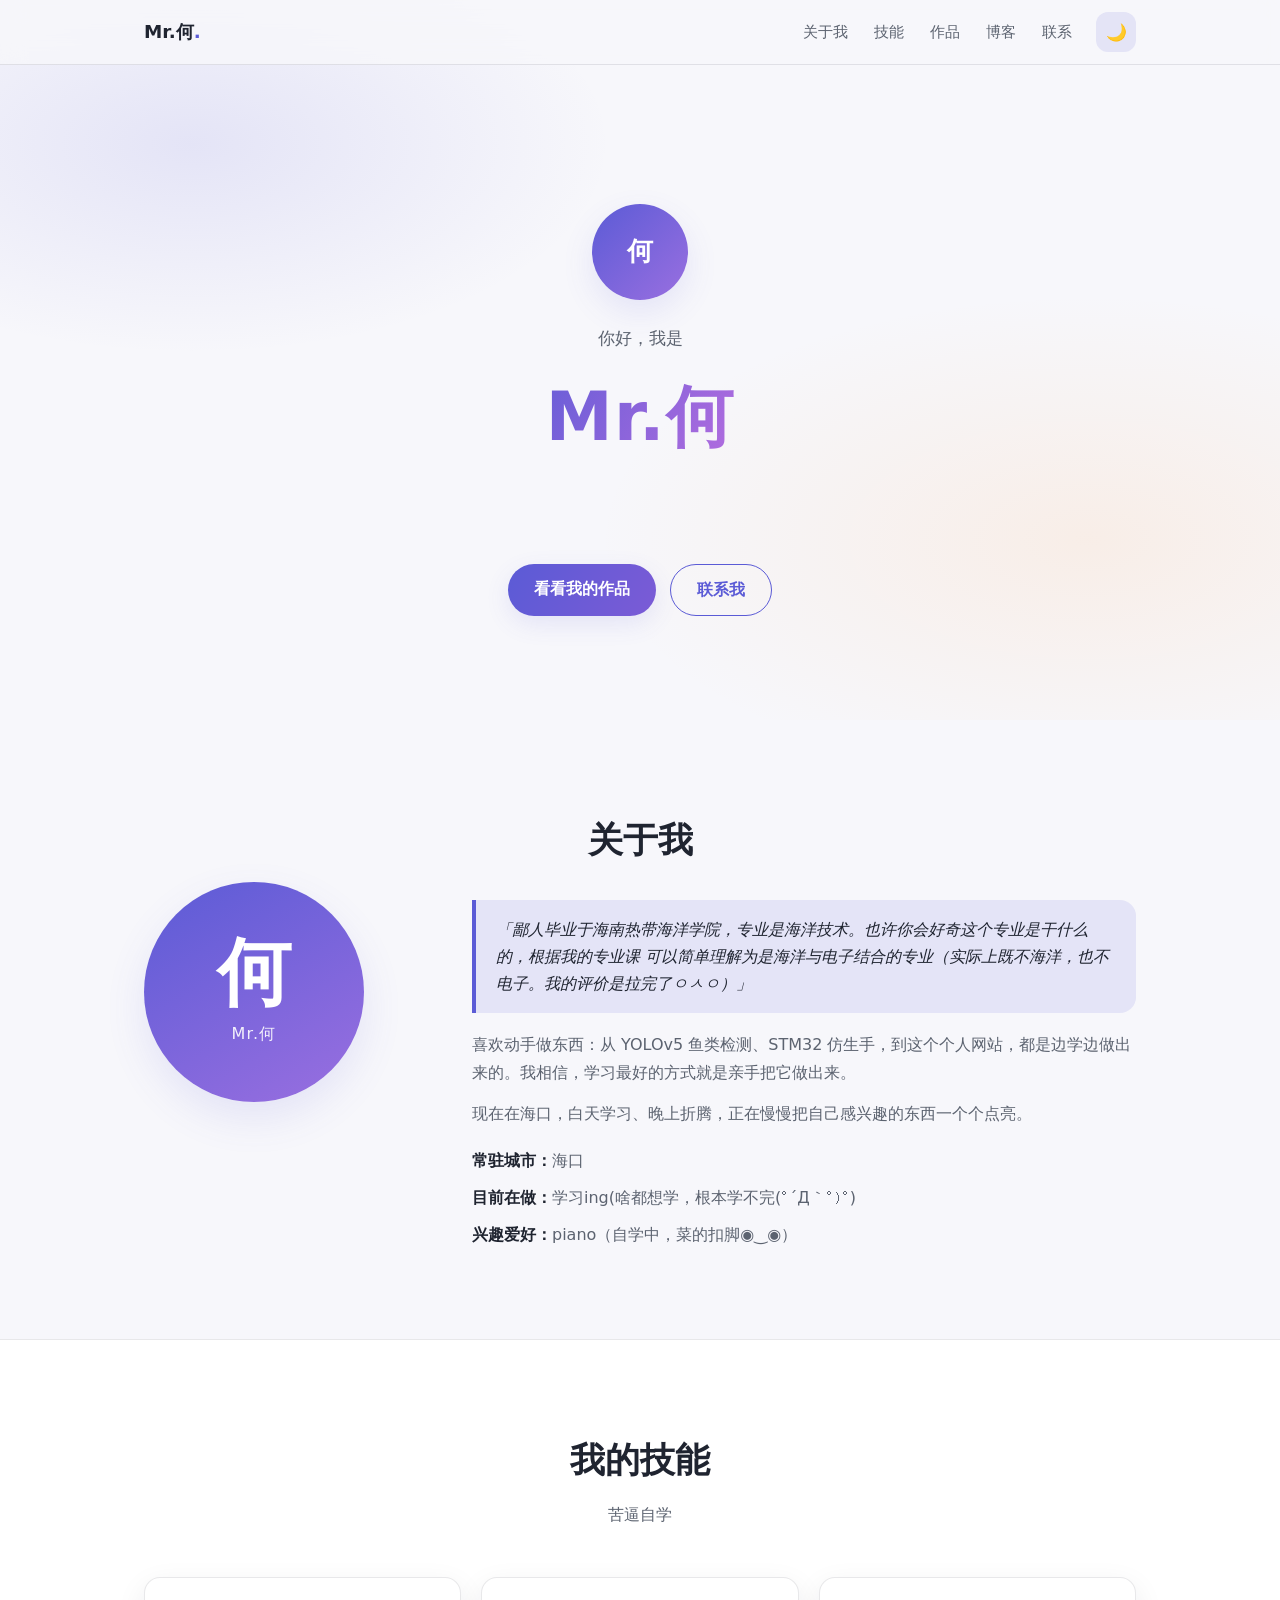
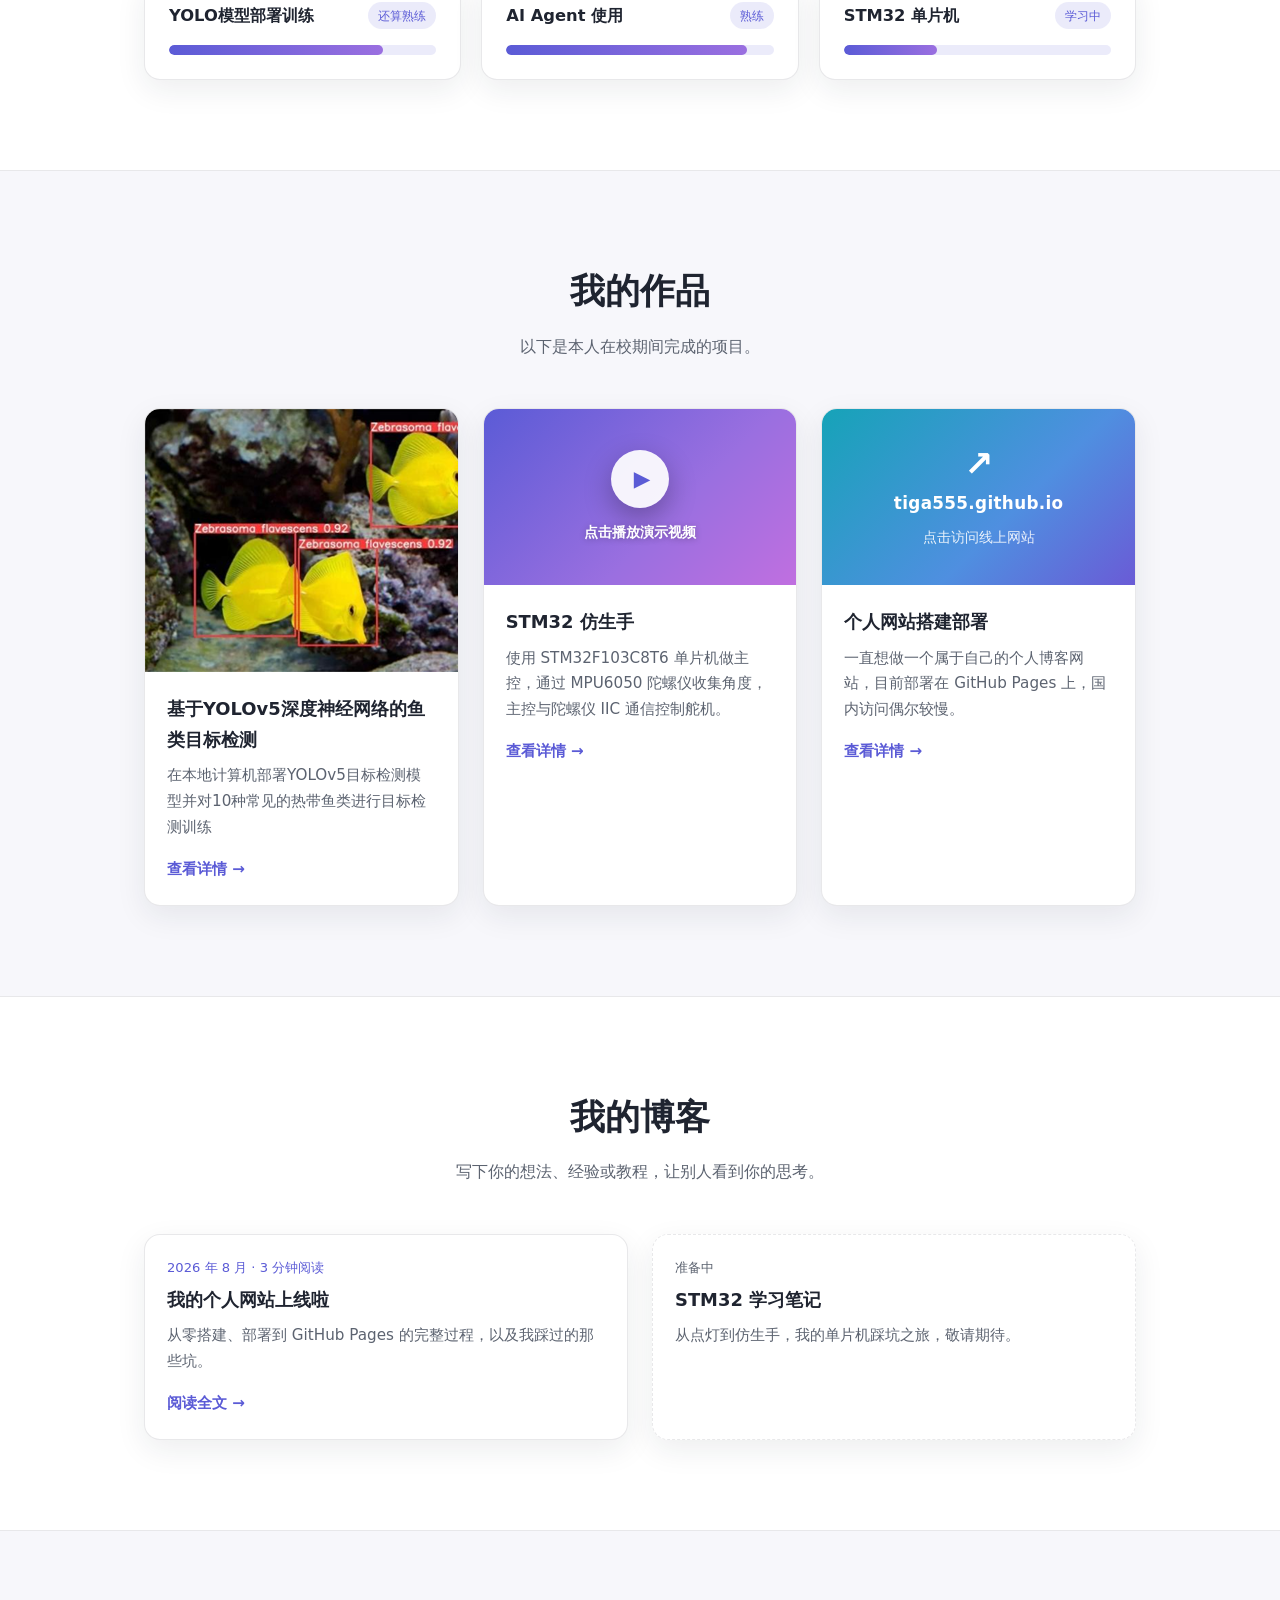
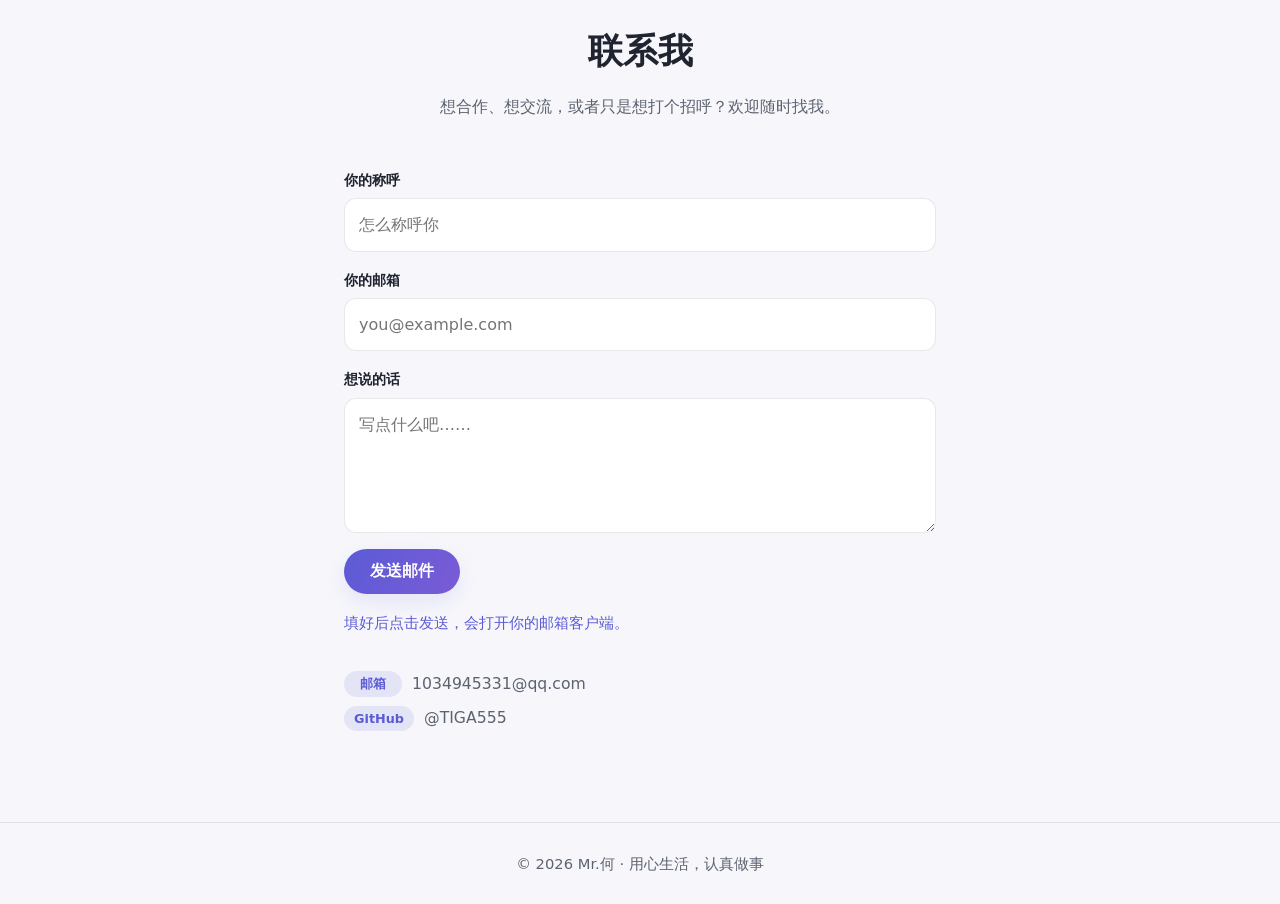
==== commit fc5eb363: "新增 YOLOv5 鱼类检测文章与演示视频（转码为 H.264），修复文章页视频播放" ====
--- a/index.html
+++ b/index.html
@@ -112,7 +112,7 @@
             <div class="card-body">
               <h3>基于YOLOv5深度神经网络的鱼类目标检测</h3>
               <p>在本地计算机部署YOLOv5目标检测模型并对10种常见的热带鱼类进行目标检测训练</p>
-              <a class="card-link" href="#">查看详情 →</a>
+              <a class="card-link" href="posts/yolov5-notes.html">查看详情 →</a>
             </div>
           </article>
           <article class="card">
@@ -157,13 +157,7 @@
               <a class="card-link" href="posts/my-website-launch.html">阅读全文 →</a>
             </div>
           </article>
-          <article class="card card-pending">
-            <div class="card-body">
-              <p class="card-meta">准备中</p>
-              <h3>YOLOv5 实战笔记</h3>
-              <p>从数据集整理到模型部署的全过程记录，正在整理中。</p>
-            </div>
-          </article>
+
           <article class="card card-pending">
             <div class="card-body">
               <p class="card-meta">准备中</p>
--- a/css/style.css
+++ b/css/style.css
@@ -664,6 +664,7 @@
   font-size: clamp(1.8rem, 4vw, 2.4rem);
   font-weight: 800;
   margin-bottom: 10px;
+  text-align: center;
 }
 
 .post-meta {
@@ -680,6 +681,15 @@
 .post-article p {
   color: var(--text-muted);
   margin-bottom: 16px;
+}
+
+.post-article img {
+  max-width: 100%;
+  height: auto;
+  border-radius: 12px;
+  margin: 24px auto;
+  display: block;
+  box-shadow: var(--shadow);
 }
 
 .post-article blockquote {
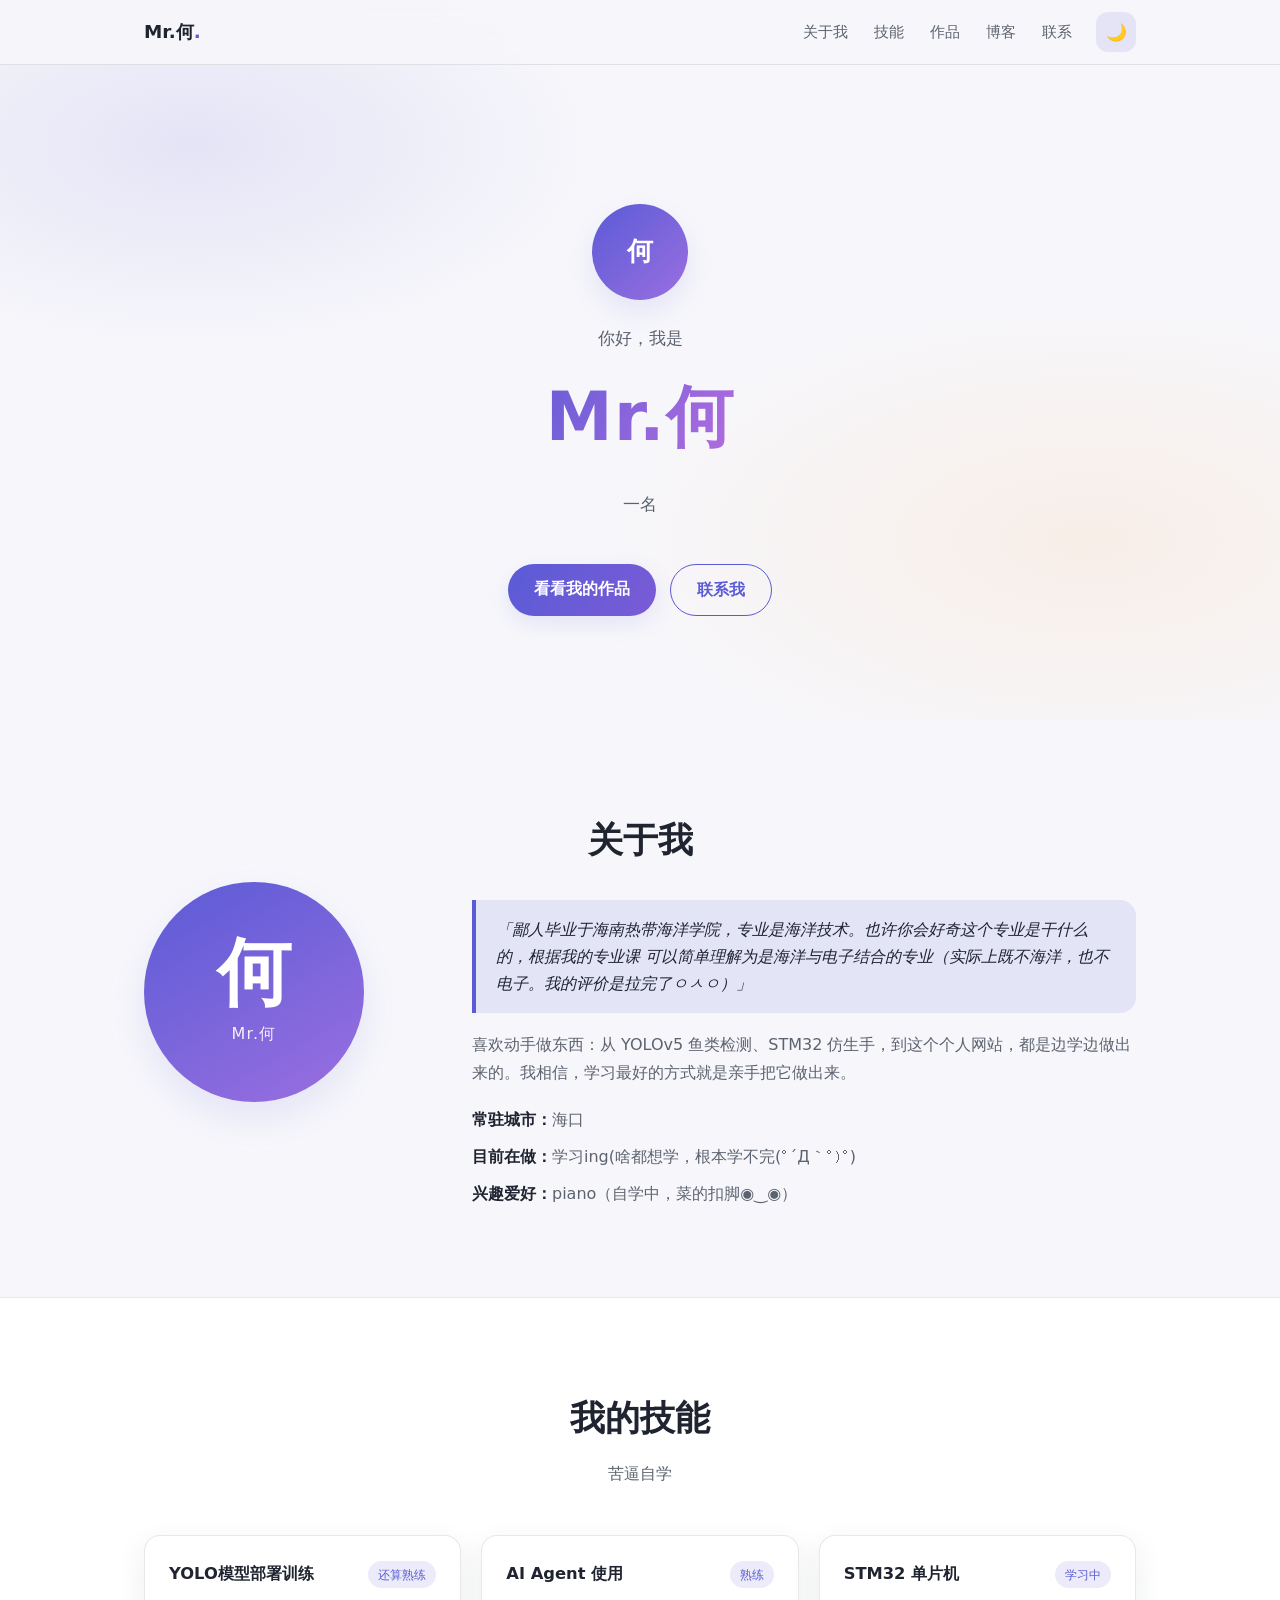
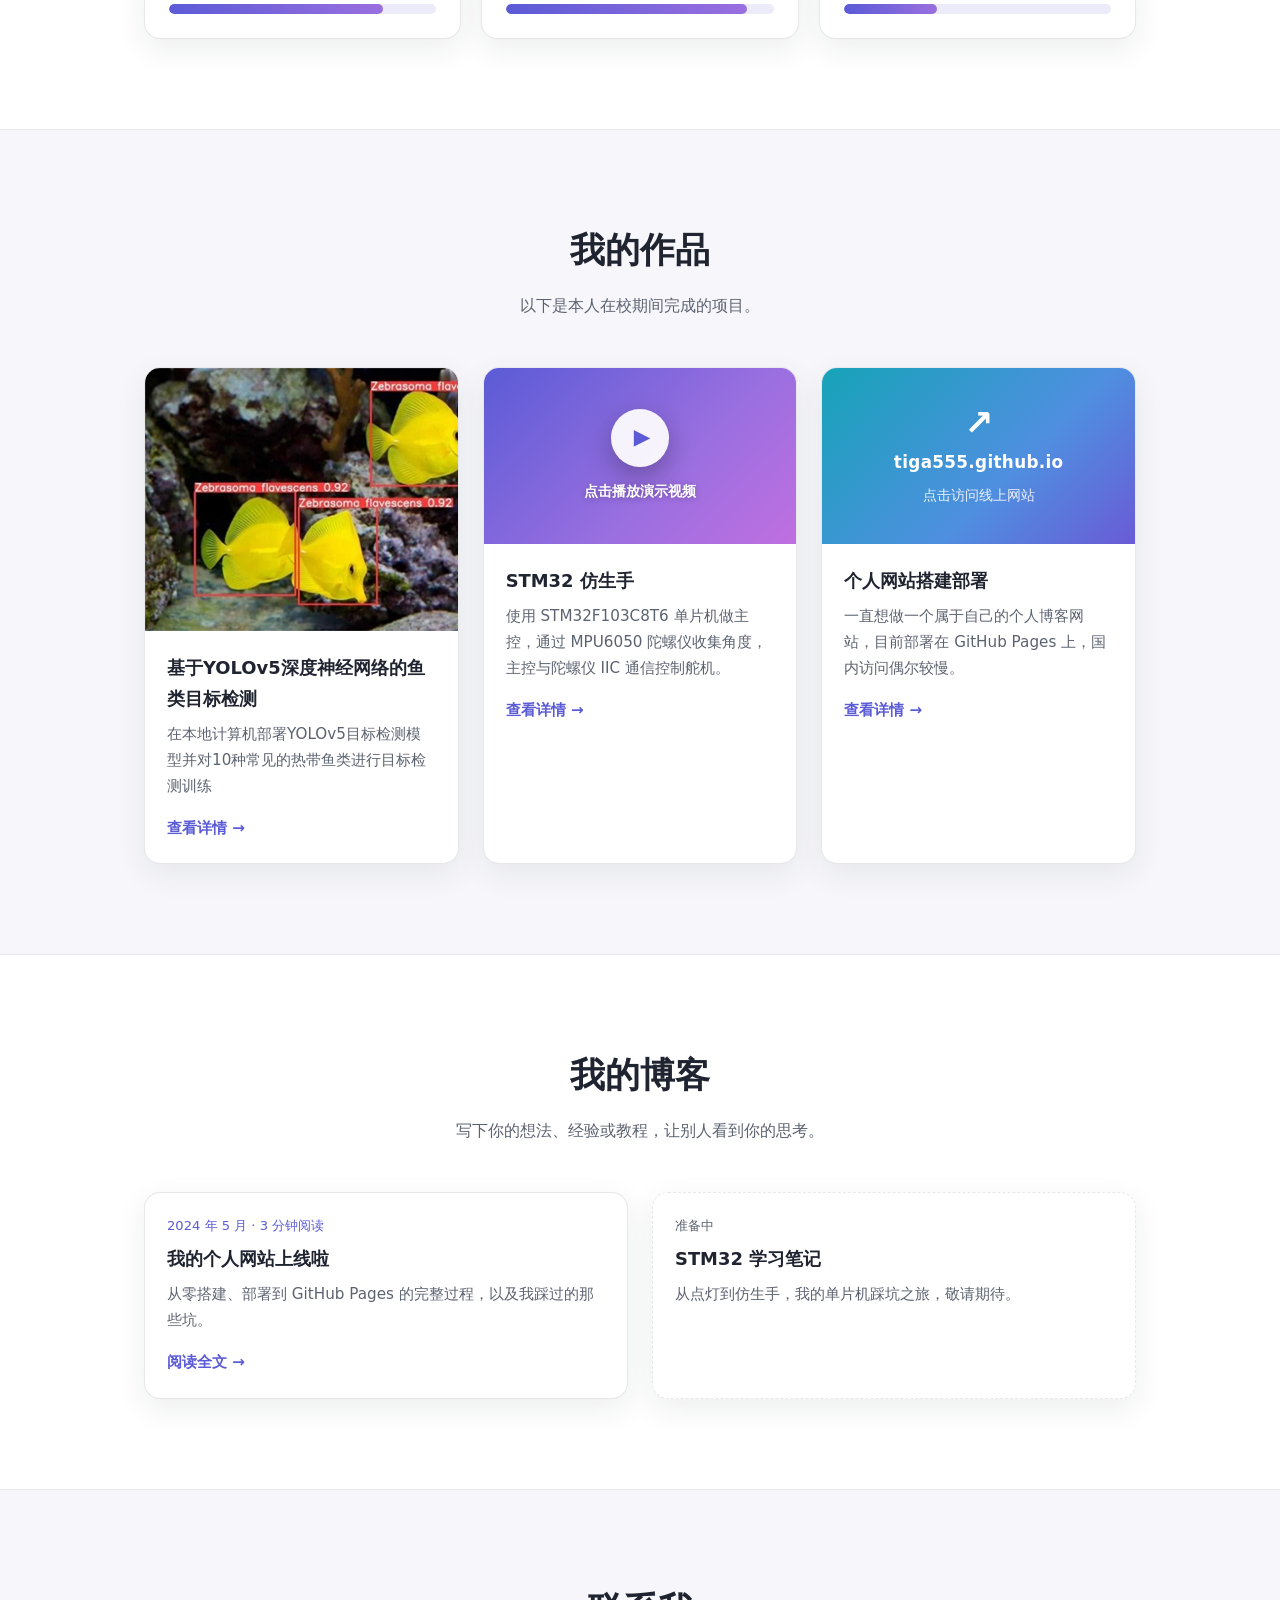
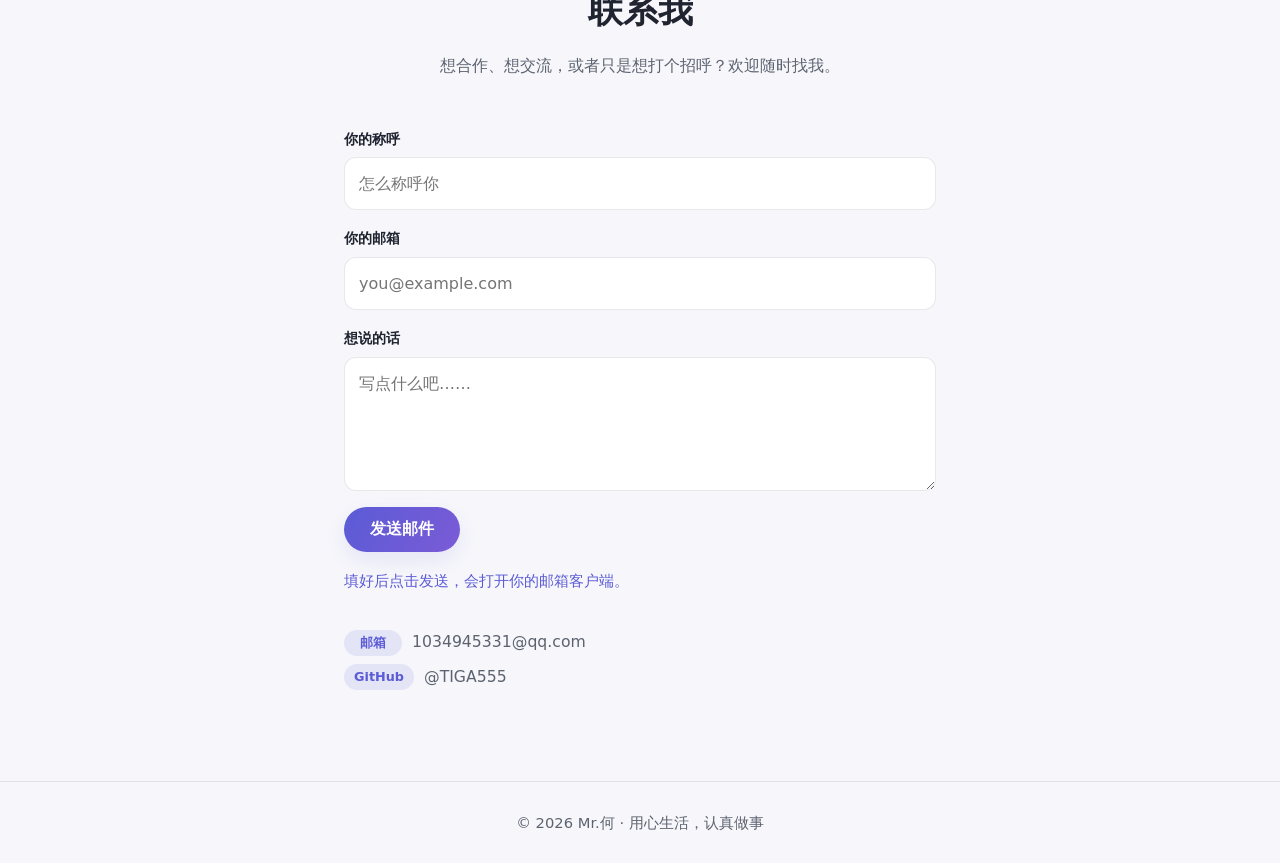
==== commit a8aa3715: "调整首页内容：删除一段介绍文字，更新博客卡片日期" ====
--- a/index.html
+++ b/index.html
@@ -58,7 +58,6 @@
             <blockquote>「鄙人毕业于海南热带海洋学院，专业是海洋技术。也许你会好奇这个专业是干什么的，根据我的专业课
               可以简单理解为是海洋与电子结合的专业（实际上既不海洋，也不电子。我的评价是拉完了ㅇㅅㅇ）」</blockquote>
             <p>喜欢动手做东西：从 YOLOv5 鱼类检测、STM32 仿生手，到这个个人网站，都是边学边做出来的。我相信，学习最好的方式就是亲手把它做出来。</p>
-            <p>现在在海口，白天学习、晚上折腾，正在慢慢把自己感兴趣的东西一个个点亮。</p>
             <ul class="about-facts">
               <li><strong>常驻城市：</strong>海口</li>
               <li><strong>目前在做：</strong>学习ing(啥都想学，根本学不完(ﾟ´Д｀ﾟ)ﾟ)</li>
@@ -151,7 +150,7 @@
         <div class="card-grid">
           <article class="card">
             <div class="card-body">
-              <p class="card-meta">2026 年 8 月 · 3 分钟阅读</p>
+              <p class="card-meta">2024 年 5 月 · 3 分钟阅读</p>
               <h3>我的个人网站上线啦</h3>
               <p>从零搭建、部署到 GitHub Pages 的完整过程，以及我踩过的那些坑。</p>
               <a class="card-link" href="posts/my-website-launch.html">阅读全文 →</a>
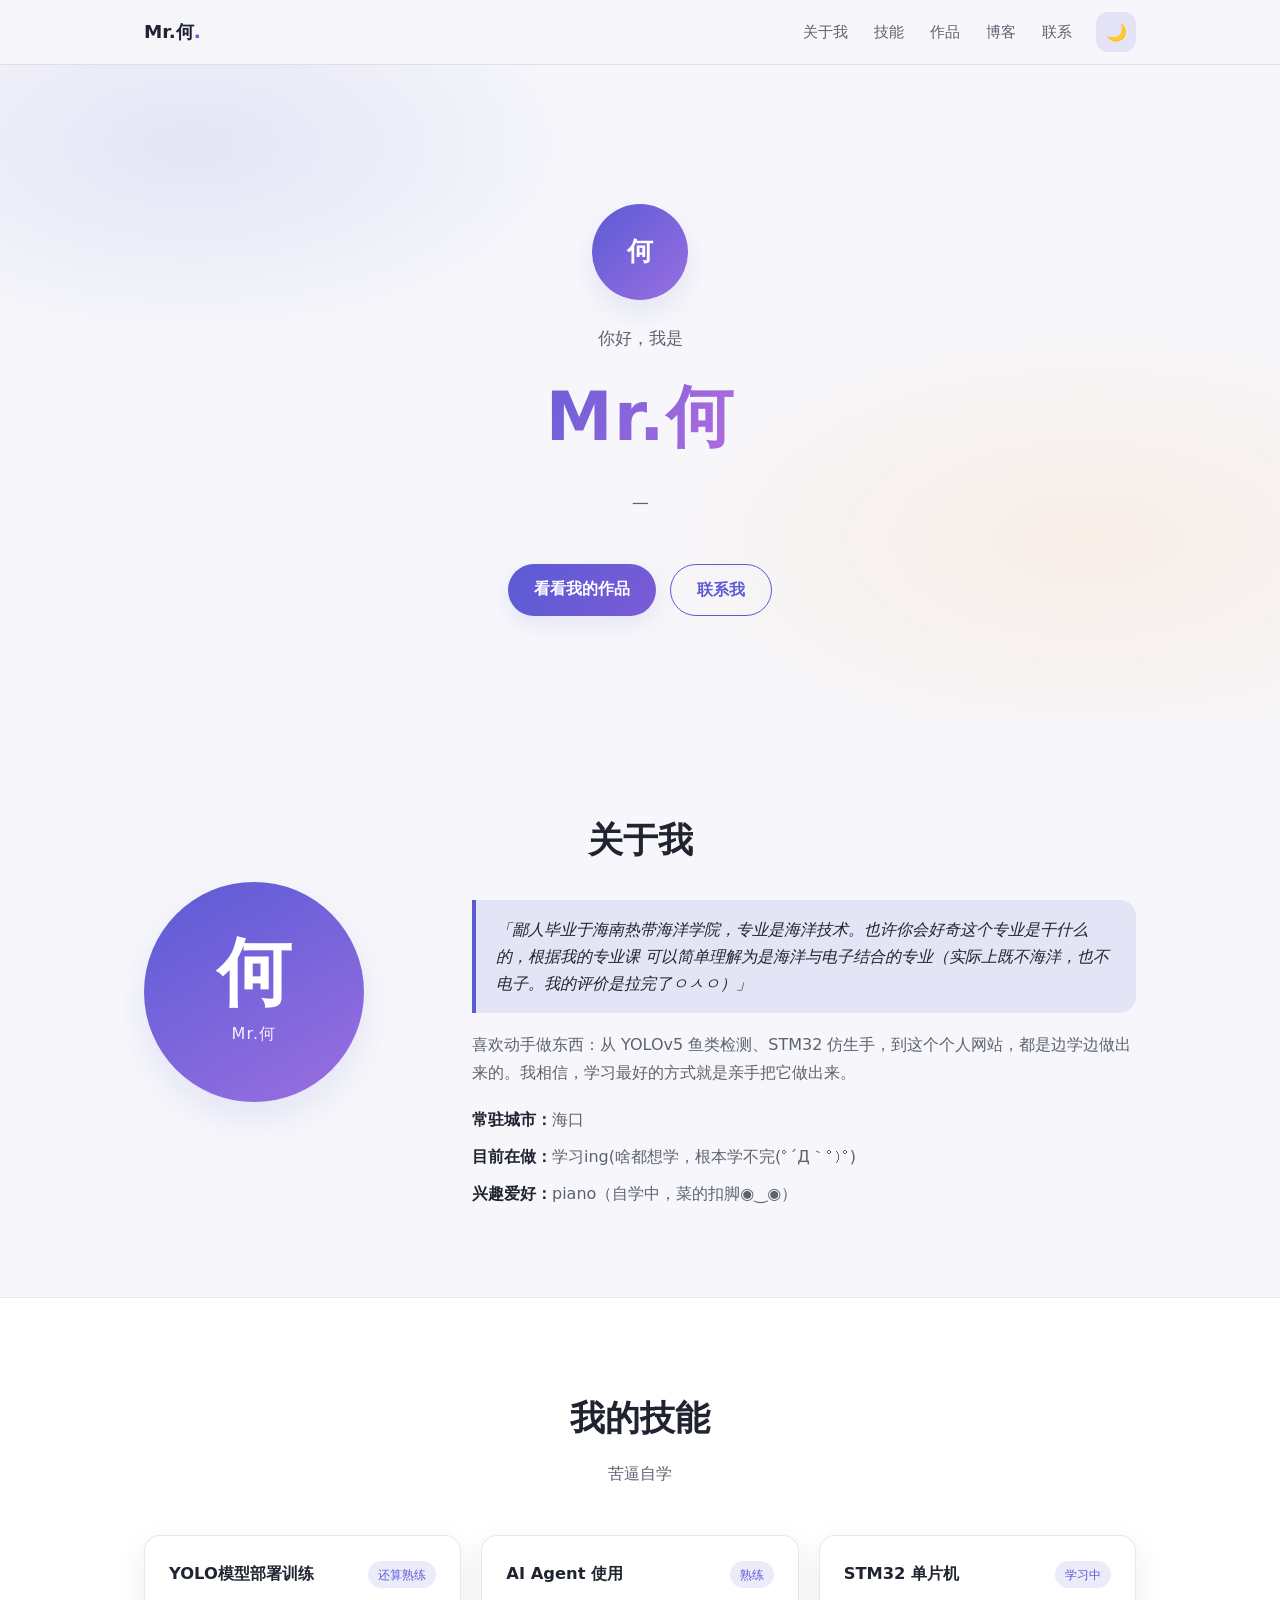
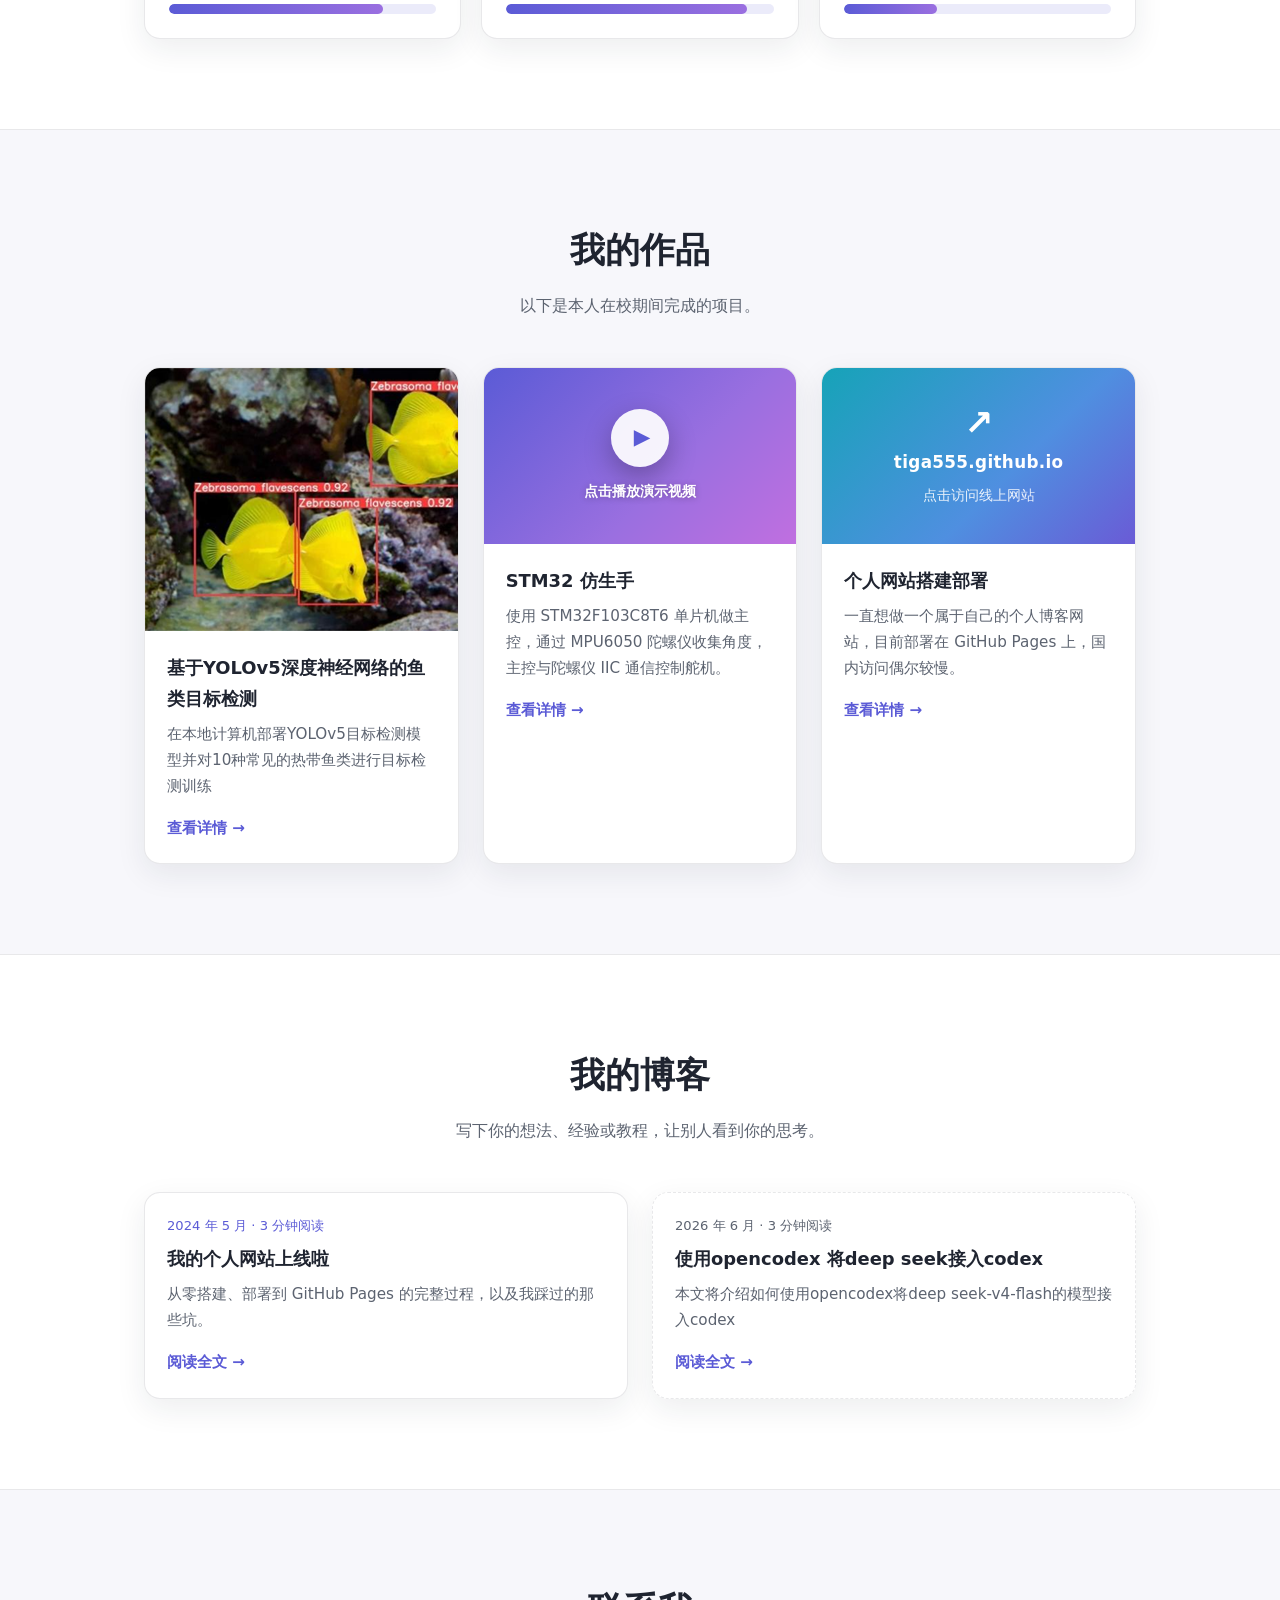
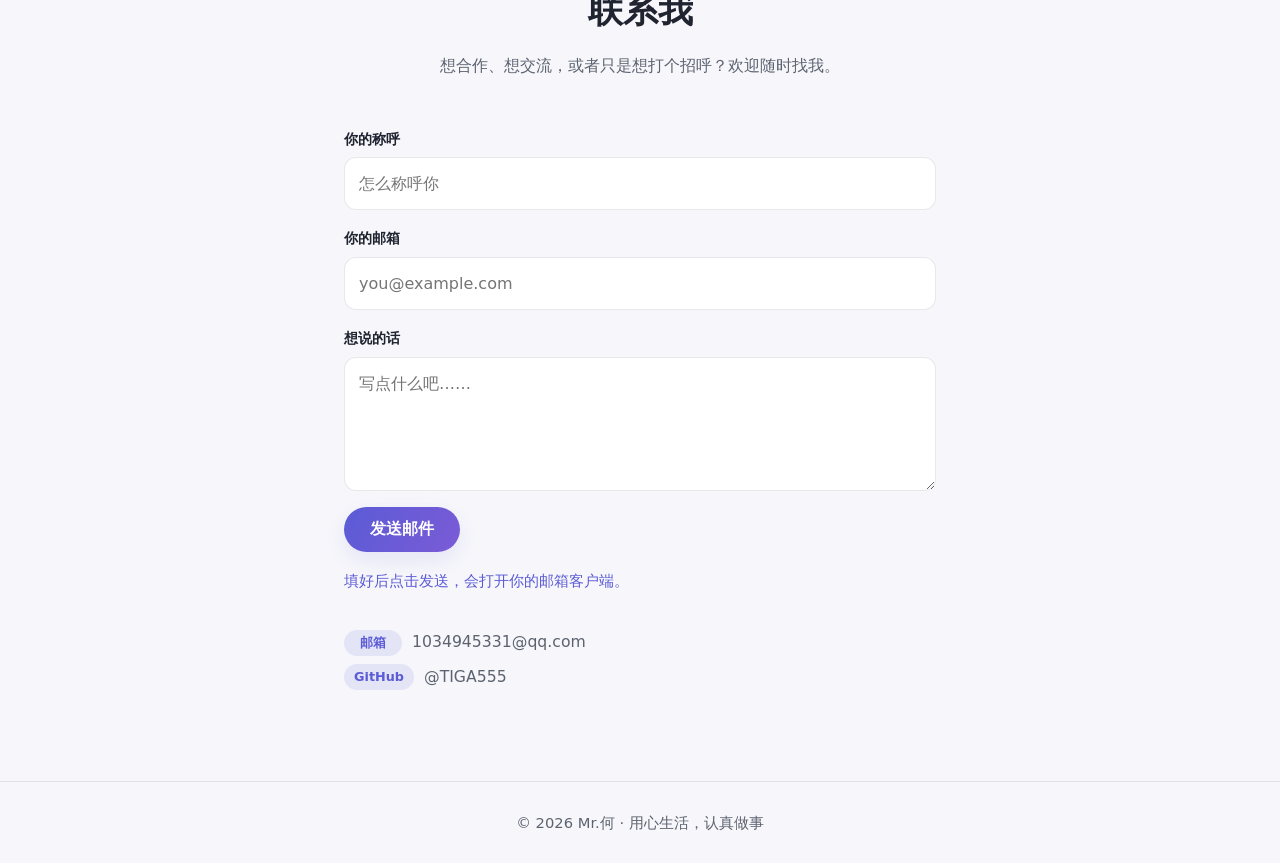
==== commit a8379fe2: "更新网站内容" ====
--- a/index.html
+++ b/index.html
@@ -159,9 +159,10 @@
 
           <article class="card card-pending">
             <div class="card-body">
-              <p class="card-meta">准备中</p>
-              <h3>STM32 学习笔记</h3>
-              <p>从点灯到仿生手，我的单片机踩坑之旅，敬请期待。</p>
+              <p class="card-meta">2026 年 6 月 · 3 分钟阅读</p>
+              <h3>使用opencodex 将deep seek接入codex</h3>
+              <p>本文将介绍如何使用opencodex将deep seek-v4-flash的模型接入codex</p>
+              <a class="card-link" href="posts/open codex.html">阅读全文 →</a>
             </div>
           </article>
         </div>
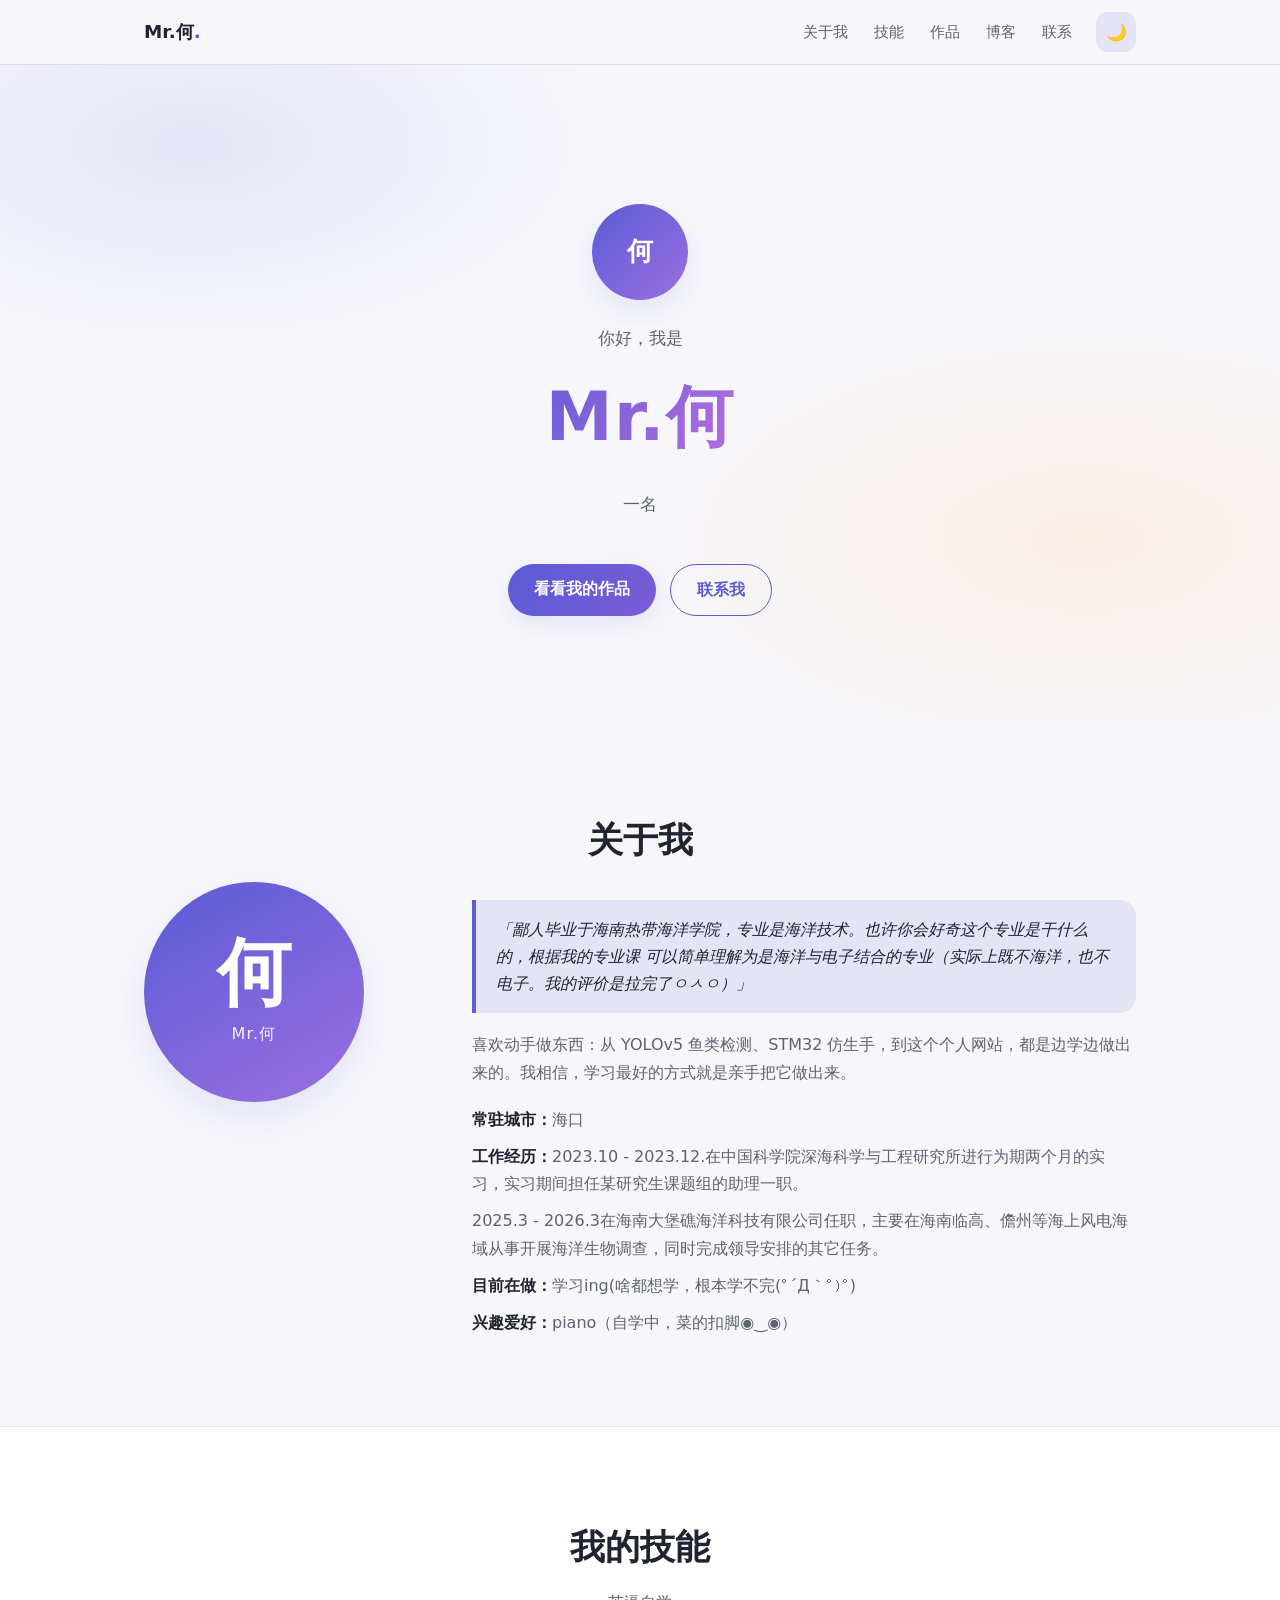
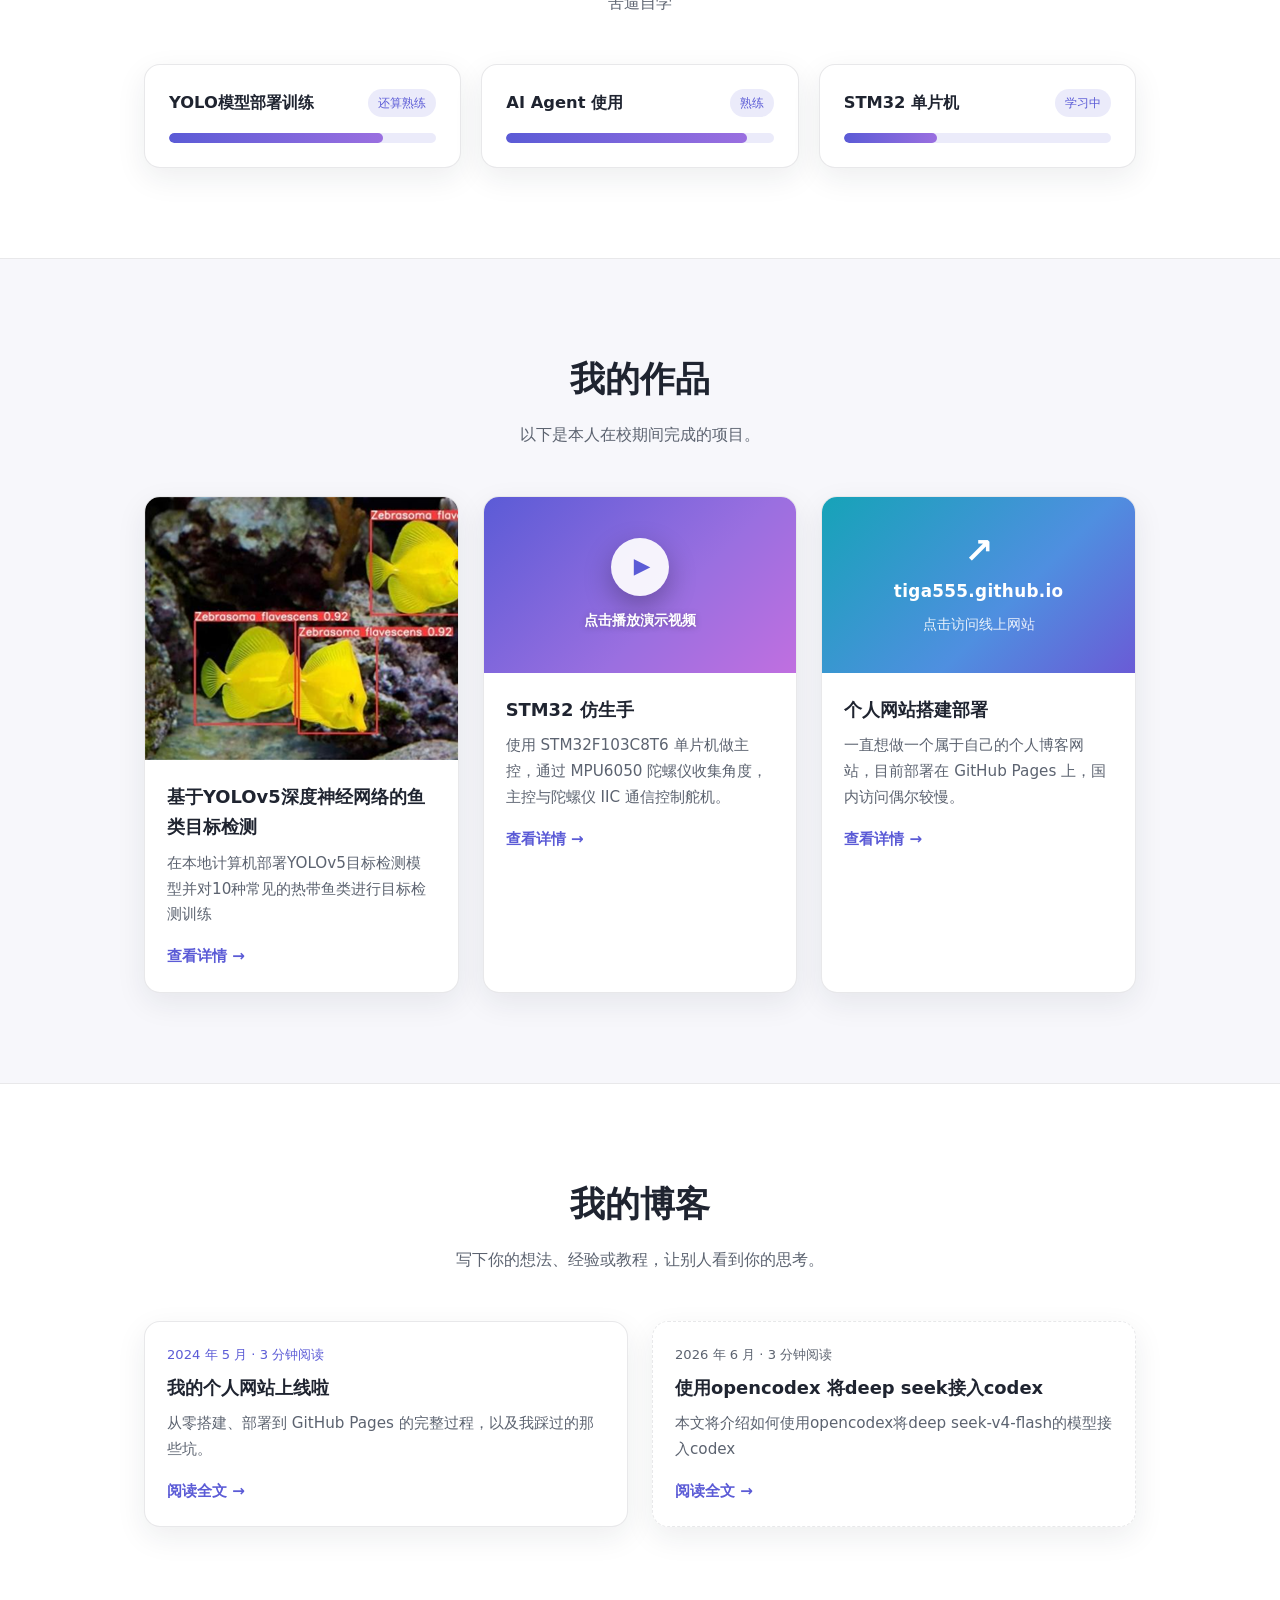
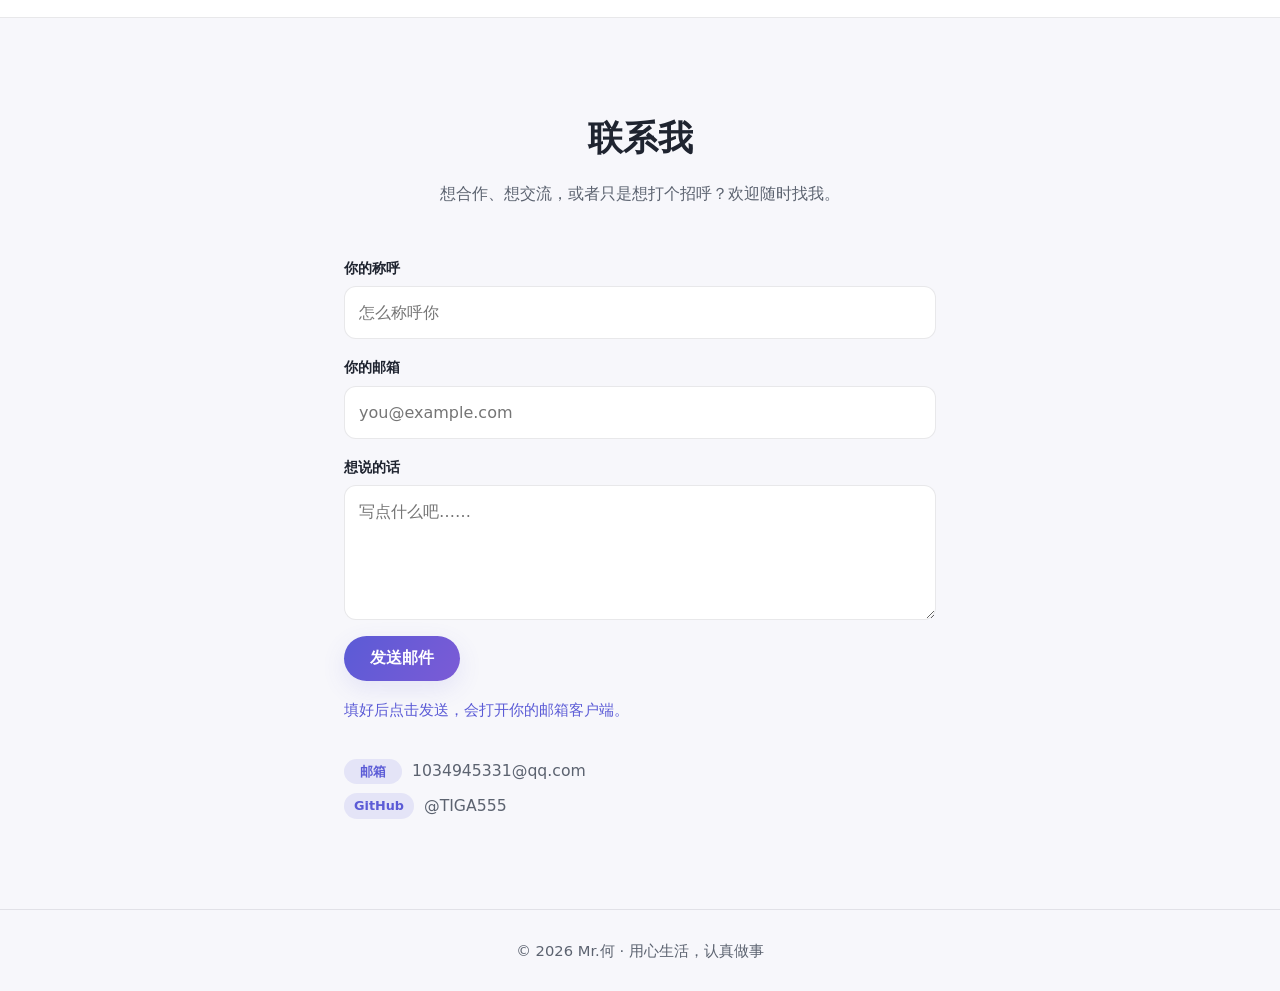
==== commit a3e90a60: "更新网站内容" ====
--- a/index.html
+++ b/index.html
@@ -15,7 +15,7 @@
     <nav class="nav container" aria-label="主导航">
       <a class="nav-brand" href="#top">Mr.何<span class="nav-brand-dot">.</span></a>
       <button class="nav-toggle" id="navToggle" aria-label="打开菜单" aria-expanded="false">
-        <span></span><span></span><span></span>
+      <span></span><span></span><span></span> 
       </button>
       <ul class="nav-links" id="navLinks">
         <li><a href="#about">关于我</a></li>
@@ -60,6 +60,8 @@
             <p>喜欢动手做东西：从 YOLOv5 鱼类检测、STM32 仿生手，到这个个人网站，都是边学边做出来的。我相信，学习最好的方式就是亲手把它做出来。</p>
             <ul class="about-facts">
               <li><strong>常驻城市：</strong>海口</li>
+              <li><strong>工作经历：</strong>2023.10 - 2023.12.在中国科学院深海科学与工程研究所进行为期两个月的实习，实习期间担任某研究生课题组的助理一职。</li>
+              <li>2025.3 - 2026.3在海南大堡礁海洋科技有限公司任职，主要在海南临高、儋州等海上风电海域从事开展海洋生物调查，同时完成领导安排的其它任务。</li>  
               <li><strong>目前在做：</strong>学习ing(啥都想学，根本学不完(ﾟ´Д｀ﾟ)ﾟ)</li>
               <li><strong>兴趣爱好：</strong>piano（自学中，菜的扣脚◉‿◉）</li>
             </ul>
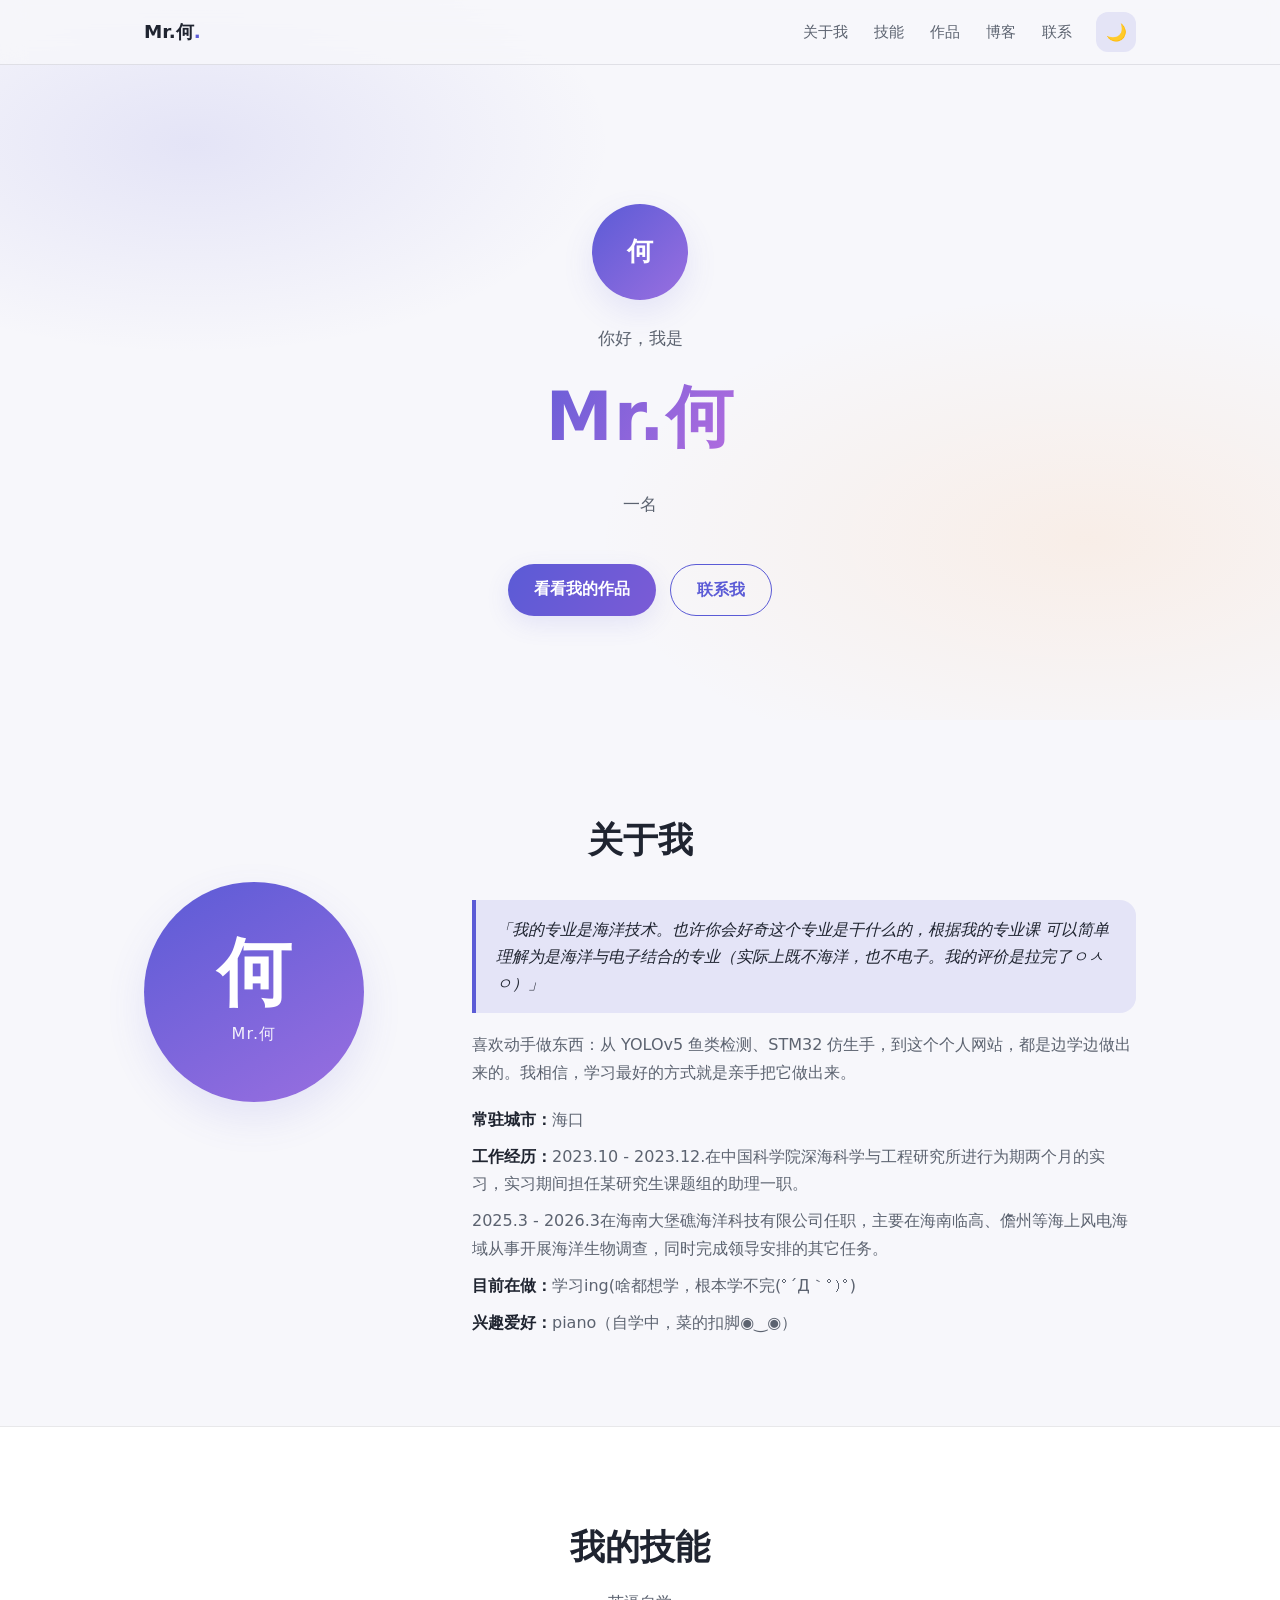
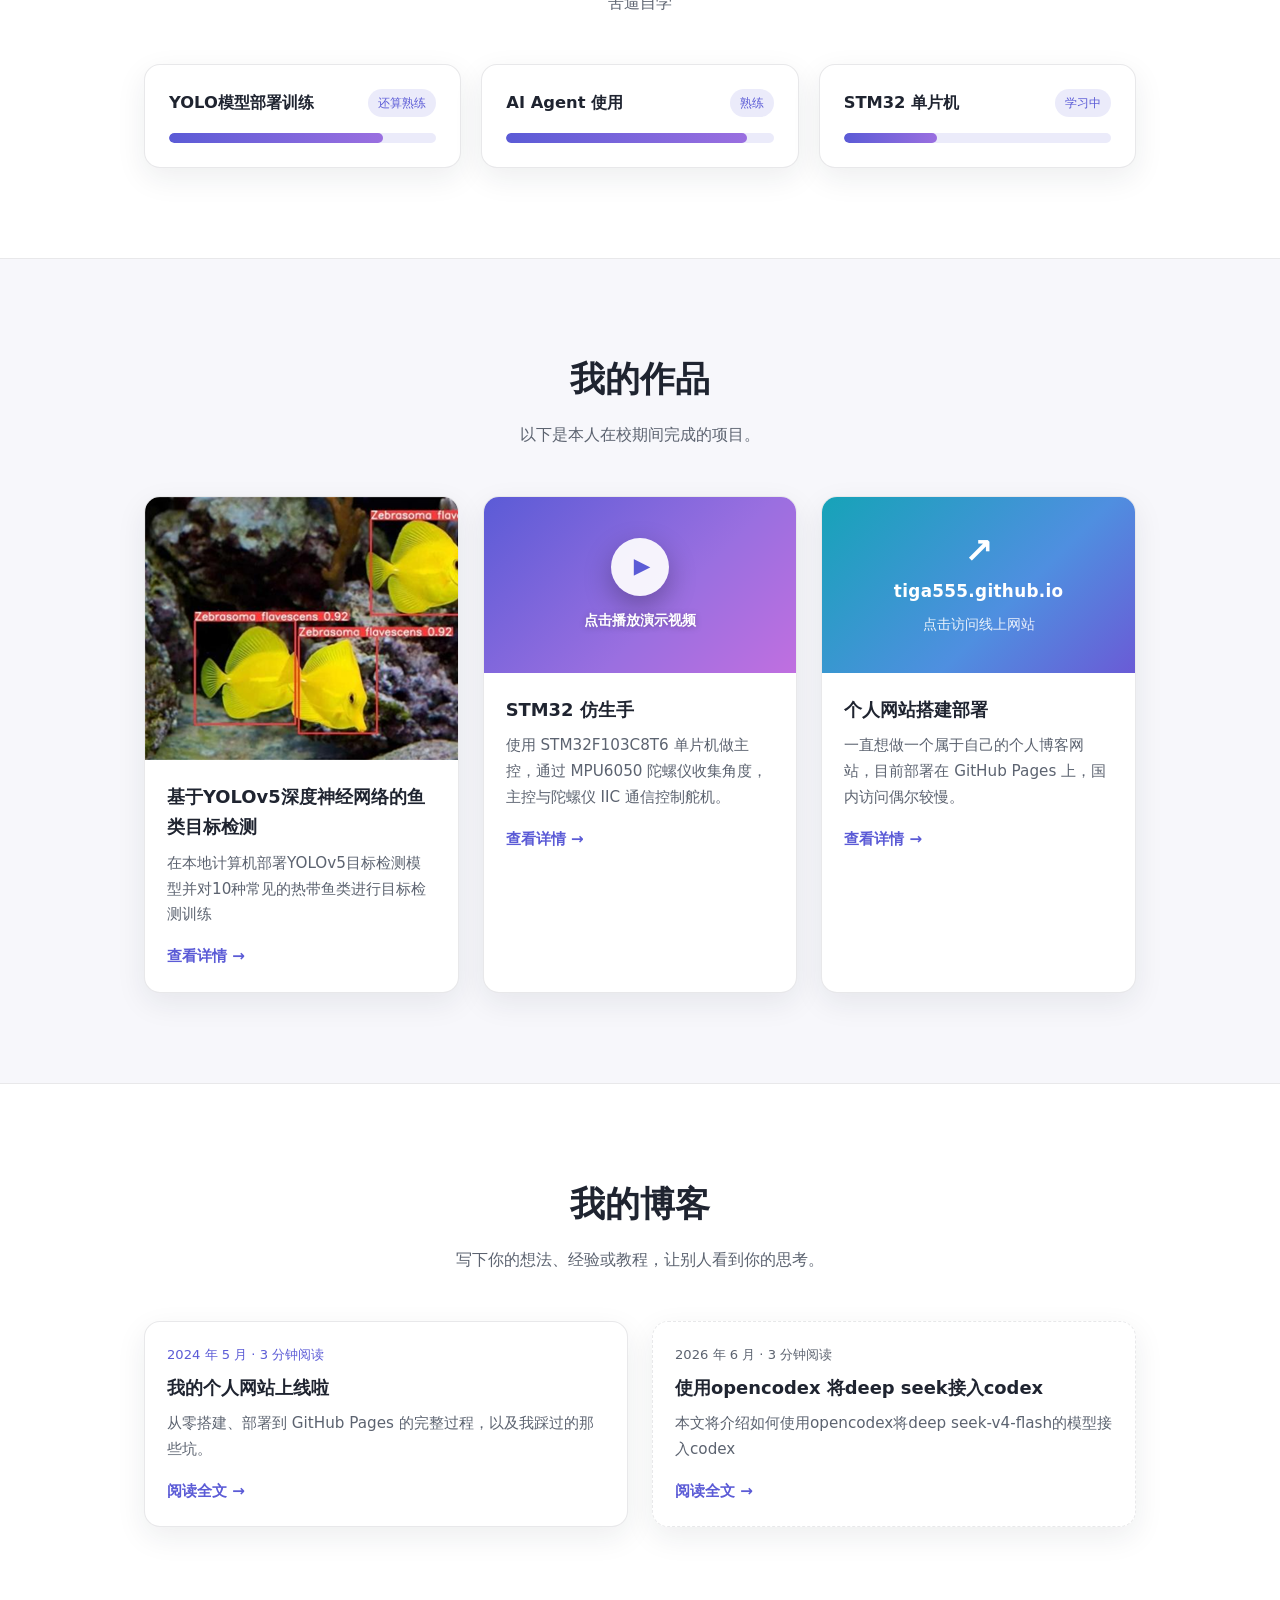
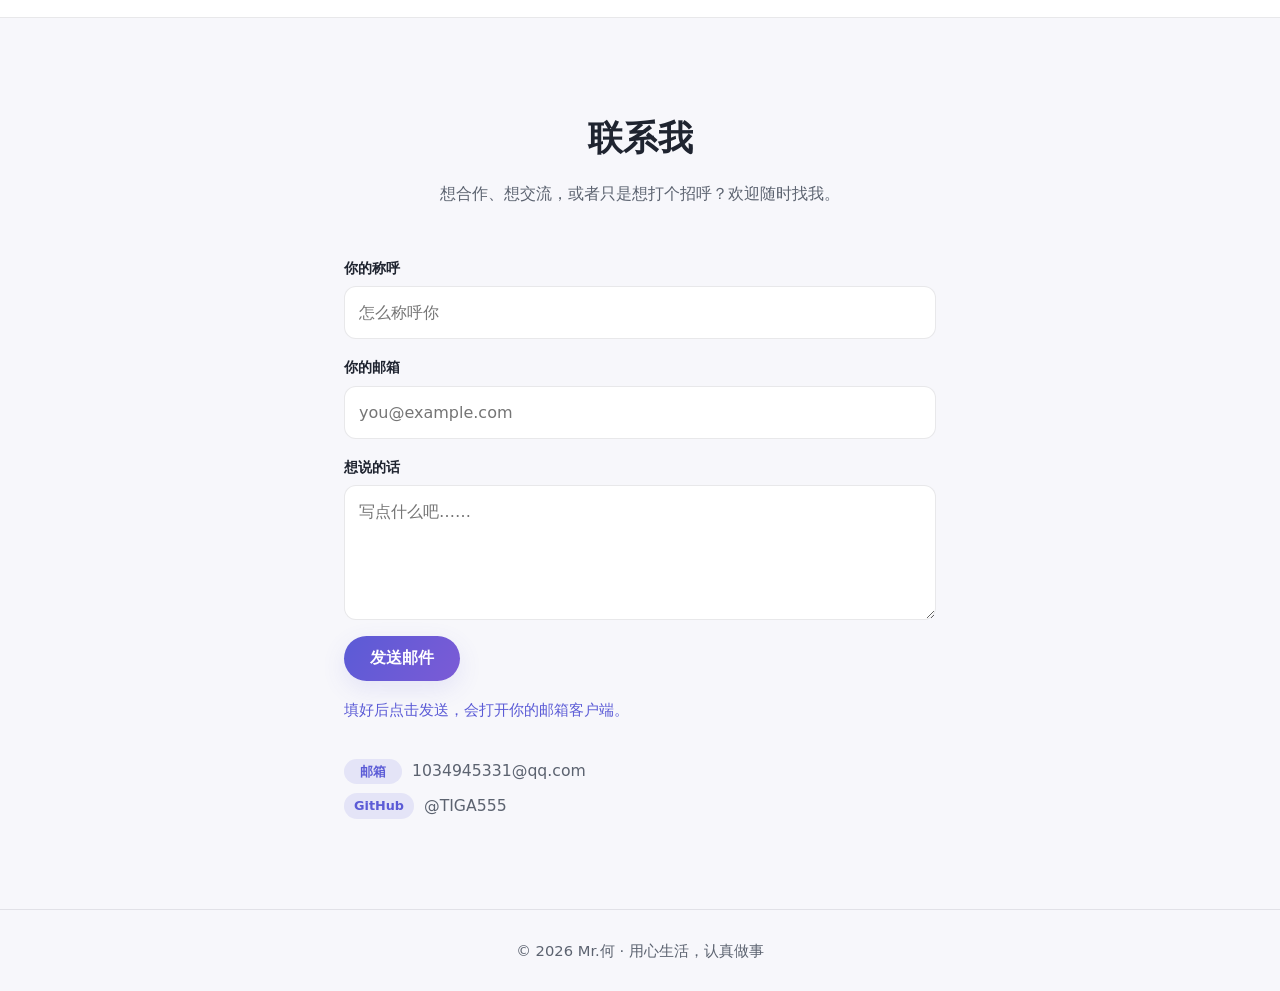
==== commit a210a538: "更新首页自我介绍" ====
--- a/index.html
+++ b/index.html
@@ -55,7 +55,7 @@
           </div>
           <div class="about-text">
             
-            <blockquote>「鄙人毕业于海南热带海洋学院，专业是海洋技术。也许你会好奇这个专业是干什么的，根据我的专业课
+            <blockquote>「我的专业是海洋技术。也许你会好奇这个专业是干什么的，根据我的专业课
               可以简单理解为是海洋与电子结合的专业（实际上既不海洋，也不电子。我的评价是拉完了ㅇㅅㅇ）」</blockquote>
             <p>喜欢动手做东西：从 YOLOv5 鱼类检测、STM32 仿生手，到这个个人网站，都是边学边做出来的。我相信，学习最好的方式就是亲手把它做出来。</p>
             <ul class="about-facts">
